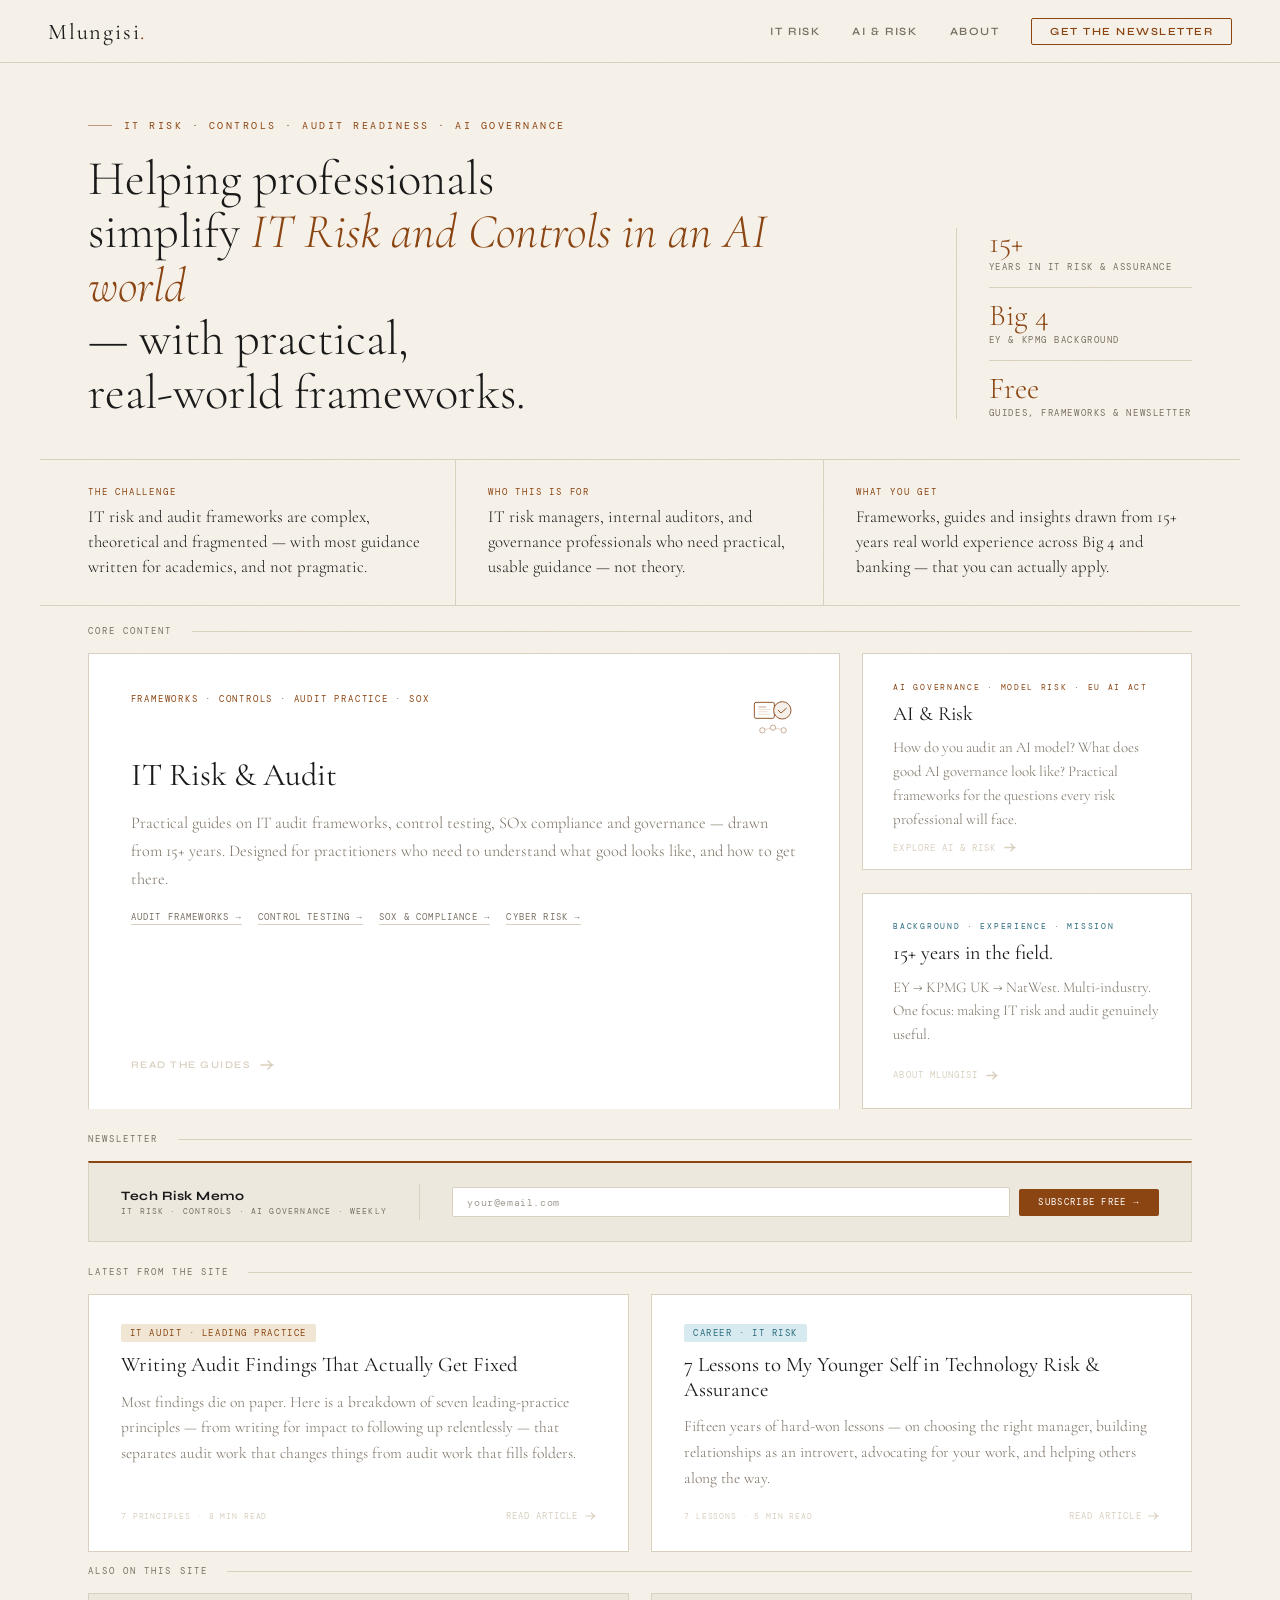
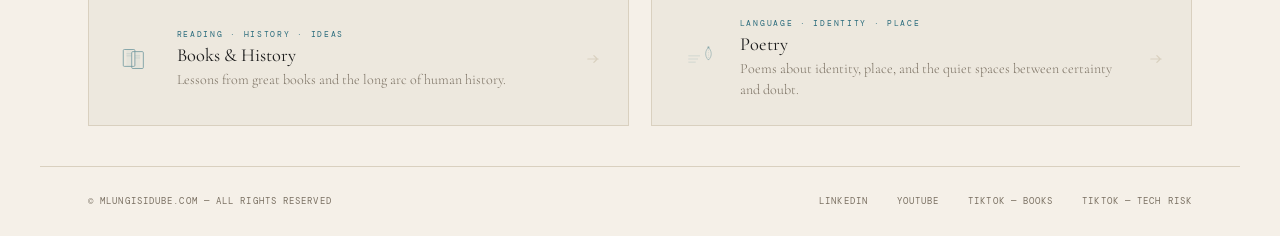
==== index.html @ 3a57e4bf "Update index.html" ====
<!DOCTYPE html>
<html lang="en">
<head>
<meta charset="UTF-8">
<meta name="viewport" content="width=device-width, initial-scale=1.0">
<title>Mlungisi Dube &mdash; IT Risk, Controls &amp; AI</title>
<meta name="description" content="Helping professionals simplify IT Risk and Controls in a AI world with practical, real-world frameworks. 15+ years experience across Banking, Big 4, and global organisations.">
<link rel="preconnect" href="https://fonts.googleapis.com">
<link href="https://fonts.googleapis.com/css2?family=Cormorant+Garamond:ital,wght@0,300;0,400;0,600;1,300;1,400&family=DM+Mono:wght@300;400&family=Syne:wght@400;600;700;800&display=swap" rel="stylesheet">
<style>
  :root {
    --bg:#f5f0e8; --bg2:#ede8de; --surface:#ffffff; --border:#d9d0bf;
    --text:#1a1a1a; --muted:#7a7062; --accent:#8b4513; --accent2:#2a6b7c;
    --light-acc:#f0e6d3; --light-acc2:#d6eaef;
  }
  *,*::before,*::after{box-sizing:border-box;margin:0;padding:0}
  html{scroll-behavior:smooth}
  body{background:var(--bg);color:var(--text);font-family:'Syne',sans-serif;min-height:100vh;overflow-x:hidden}
  body::before{content:'';position:fixed;inset:0;background-image:url("data:image/svg+xml,%3Csvg viewBox='0 0 256 256' xmlns='http://www.w3.org/2000/svg'%3E%3Cfilter id='noise'%3E%3CfeTurbulence type='fractalNoise' baseFrequency='0.9' numOctaves='4' stitchTiles='stitch'/%3E%3C/filter%3E%3Crect width='100%25' height='100%25' filter='url(%23noise)' opacity='0.04'/%3E%3C/svg%3E");pointer-events:none;z-index:1000;opacity:0.18}

  /* HEADER */
  header{display:flex;justify-content:space-between;align-items:center;padding:1.1rem 3rem;border-bottom:1px solid var(--border);position:sticky;top:0;background:rgba(245,240,232,0.93);backdrop-filter:blur(14px);z-index:100;animation:fadeDown 0.5s ease both}
  .logo{font-family:'Cormorant Garamond',serif;font-size:1.4rem;font-weight:400;letter-spacing:.08em;color:var(--text);text-decoration:none}
  .logo span{color:var(--accent)}
  nav{display:flex;gap:2rem;align-items:center}
  nav a{color:var(--muted);text-decoration:none;font-size:.7rem;letter-spacing:.14em;text-transform:uppercase;font-weight:600;transition:color .2s}
  nav a:hover{color:var(--text)}
  nav .cta{color:var(--accent);border:1.5px solid var(--accent);padding:.38rem 1.1rem;border-radius:2px;font-size:.68rem;transition:all .2s}
  nav .cta:hover{background:var(--accent);color:#fff}

  /* HERO */
  .hero{max-width:1200px;margin:0 auto;padding:3.5rem 3rem 2.5rem;border-bottom:1px solid var(--border);animation:fadeUp .6s .1s ease both}
  .hero-eyebrow{font-family:'DM Mono',monospace;font-size:.6rem;letter-spacing:.26em;text-transform:uppercase;color:var(--accent);display:flex;align-items:center;gap:.75rem;margin-bottom:1.2rem}
  .hero-eyebrow::before{content:'';height:1px;width:24px;background:var(--accent);opacity:.5;flex-shrink:0}
  .hero-body{display:flex;align-items:flex-end;justify-content:space-between;gap:3rem}
  .hero h1{font-family:'Cormorant Garamond',serif;font-size:clamp(2rem,3.8vw,3.4rem);font-weight:300;line-height:1.1;color:var(--text);max-width:700px}
  .hero h1 em{font-style:italic;color:var(--accent)}
  .hero-right{flex-shrink:0;display:flex;flex-direction:column;gap:.85rem;max-width:280px;border-left:1px solid var(--border);padding-left:2rem}
  .hero-stat{display:flex;flex-direction:column;gap:.15rem}
  .hero-stat-num{font-family:'Cormorant Garamond',serif;font-size:1.9rem;font-weight:300;color:var(--accent);line-height:1}
  .hero-stat-label{font-family:'DM Mono',monospace;font-size:.54rem;letter-spacing:.18em;text-transform:uppercase;color:var(--muted)}
  .hero-stat-div{height:1px;background:var(--border)}


  /* VALUE STRIP */
  .value-strip{max-width:1200px;margin:0 auto;padding:0 3rem;display:grid;grid-template-columns:repeat(3,1fr);border-bottom:1px solid var(--border);animation:fadeUp .6s .22s ease both}
  .value-item{padding:1.6rem 2rem 1.6rem 0;display:flex;flex-direction:column;gap:.4rem;border-right:1px solid var(--border)}
  .value-item:last-child{border-right:none;padding-right:0}
  .value-item:not(:first-child){padding-left:2rem}
  .value-label{font-family:'DM Mono',monospace;font-size:.56rem;letter-spacing:.2em;text-transform:uppercase;color:var(--accent)}
  .value-text{font-family:'Cormorant Garamond',serif;font-size:1.05rem;font-weight:300;color:var(--text);line-height:1.5}

  /* DIVIDERS */
  .divider-row{display:flex;align-items:center;gap:1.2rem;padding:1.2rem 3rem 1rem;max-width:1200px;margin:0 auto}
  .divider-row span{font-family:'DM Mono',monospace;font-size:.58rem;letter-spacing:.22em;text-transform:uppercase;color:var(--muted);white-space:nowrap}
  .divider-row::after{content:'';flex:1;height:1px;background:var(--border)}

  /* PRIMARY SECTION */
  .primary-section{max-width:1200px;margin:0 auto;padding:0 3rem 0;display:grid;grid-template-columns:1fr 330px;gap:1.4rem;animation:fadeUp .6s .28s ease both}

  .feature-tile{background:var(--surface);border:1px solid var(--border);border-bottom:none;padding:2.4rem 2.6rem;text-decoration:none;display:flex;flex-direction:column;gap:1.1rem;position:relative;overflow:hidden;transition:background .3s}
  .feature-tile::after{content:'';position:absolute;bottom:0;left:0;right:0;height:3px;background:var(--accent);transform:scaleX(0);transform-origin:left;transition:transform .35s ease}
  .feature-tile:hover::after{transform:scaleX(1)}
  .feature-tile:hover{background:var(--bg)}
  .feature-tile::before{content:'';position:absolute;inset:0;opacity:0;transition:opacity .4s;background:radial-gradient(ellipse at top left,rgba(139,69,19,0.05) 0%,transparent 65%);pointer-events:none}
  .feature-tile:hover::before{opacity:1}

  .tile-top{display:flex;align-items:flex-start;justify-content:space-between;gap:1rem}
  .tile-category{font-family:'DM Mono',monospace;font-size:.56rem;letter-spacing:.2em;text-transform:uppercase;color:var(--accent)}
  .tile-icon{width:48px;height:48px;flex-shrink:0;opacity:.9}
  .tile-title{font-family:'Cormorant Garamond',serif;font-size:2rem;font-weight:400;line-height:1.08;color:var(--text)}
  .tile-desc{font-family:'Cormorant Garamond',serif;font-size:1.02rem;font-weight:300;line-height:1.7;color:var(--muted)}
  .tile-sublinks{display:flex;gap:1rem;flex-wrap:wrap}
  .tile-sublink{font-family:'DM Mono',monospace;font-size:.56rem;letter-spacing:.13em;text-transform:uppercase;color:var(--muted);border-bottom:1px solid var(--border);padding-bottom:1px;transition:color .2s,border-color .2s;text-decoration:none}
  .feature-tile:hover .tile-sublink{color:var(--accent);border-color:var(--accent)}
  .tile-arrow{margin-top:auto;padding-top:.6rem;display:flex;align-items:center;gap:.6rem;font-size:.63rem;letter-spacing:.15em;text-transform:uppercase;color:var(--border);font-weight:600;transition:color .2s,gap .2s}
  .feature-tile:hover .tile-arrow{color:var(--accent);gap:1rem}

  .mini-tiles{display:flex;flex-direction:column;gap:1.4rem}
  .mini-tile{background:var(--surface);border:1px solid var(--border);padding:1.7rem 1.9rem;text-decoration:none;display:flex;flex-direction:column;gap:.65rem;position:relative;overflow:hidden;transition:background .3s;flex:1}
  .mini-tile::after{content:'';position:absolute;bottom:0;left:0;right:0;height:2px;background:var(--accent);transform:scaleX(0);transform-origin:left;transition:transform .3s}
  .mini-tile.teal::after{background:var(--accent2)}
  .mini-tile:hover::after{transform:scaleX(1)}
  .mini-tile:hover{background:var(--bg)}
  .mini-cat{font-family:'DM Mono',monospace;font-size:.53rem;letter-spacing:.2em;text-transform:uppercase;color:var(--accent)}
  .mini-tile.teal .mini-cat{color:var(--accent2)}
  .mini-tile h3{font-family:'Cormorant Garamond',serif;font-size:1.25rem;font-weight:400;line-height:1.15;color:var(--text)}
  .mini-tile p{font-family:'Cormorant Garamond',serif;font-size:.93rem;font-weight:300;line-height:1.6;color:var(--muted)}
  .mini-arrow{margin-top:auto;font-family:'DM Mono',monospace;font-size:.55rem;letter-spacing:.12em;text-transform:uppercase;color:var(--border);display:flex;align-items:center;gap:.5rem;transition:color .2s,gap .2s}
  .mini-tile:hover .mini-arrow{color:var(--accent);gap:.9rem}
  .mini-tile.teal:hover .mini-arrow{color:var(--accent2)}

  /* NEWSLETTER */
  .nl-strip{max-width:1200px;margin:0 auto;padding:0 3rem 0;animation:fadeUp .6s .34s ease both}
  .nl-card{background:var(--bg2);border:1px solid var(--border);border-top:2px solid var(--accent);padding:1.3rem 2rem;display:flex;align-items:center;gap:2rem;flex-wrap:wrap}
  .nl-title{font-family:'Syne',sans-serif;font-size:.8rem;font-weight:700;letter-spacing:.04em;color:var(--text);margin-bottom:.15rem}
  .nl-sub{font-family:'DM Mono',monospace;font-size:.53rem;letter-spacing:.14em;text-transform:uppercase;color:var(--muted)}
  .nl-div{width:1px;height:36px;background:var(--border);flex-shrink:0}
  .nl-form{display:flex;align-items:center;gap:.6rem;flex:1;min-width:200px}
  .nl-input{font-family:'DM Mono',monospace;font-size:.62rem;letter-spacing:.06em;color:var(--text);background:var(--surface);border:1px solid var(--border);padding:.48rem .9rem;border-radius:2px;outline:none;flex:1;min-width:0;transition:border-color .2s}
  .nl-input::placeholder{color:var(--muted);opacity:.7}
  .nl-input:focus{border-color:var(--accent)}
  .nl-btn{font-family:'DM Mono',monospace;font-size:.58rem;letter-spacing:.14em;text-transform:uppercase;color:#fff;background:var(--accent);border:none;padding:.48rem 1.2rem;border-radius:2px;cursor:pointer;white-space:nowrap;flex-shrink:0;transition:opacity .2s}
  .nl-btn:hover{opacity:.85}
  .nl-msg{font-family:'DM Mono',monospace;font-size:.57rem;color:var(--accent);display:none}
  .nl-msg.visible{display:inline}

  /* LATEST ARTICLES TEASERS */
  .teasers{max-width:1200px;margin:0 auto;padding:0 3rem 0;display:grid;grid-template-columns:repeat(2,1fr);gap:1.4rem;animation:fadeUp .6s .38s ease both}
  .teaser{background:var(--surface);border:1px solid var(--border);padding:1.8rem 2rem;text-decoration:none;display:flex;flex-direction:column;gap:.7rem;position:relative;overflow:hidden;transition:background .3s}
  .teaser::after{content:'';position:absolute;bottom:0;left:0;right:0;height:2px;background:var(--accent);transform:scaleX(0);transform-origin:left;transition:transform .3s}
  .teaser.teal::after{background:var(--accent2)}
  .teaser:hover::after{transform:scaleX(1)}
  .teaser:hover{background:var(--bg)}
  .teaser-tag{font-family:'DM Mono',monospace;font-size:.54rem;letter-spacing:.18em;text-transform:uppercase;color:var(--accent);background:var(--light-acc);display:inline-block;padding:.2rem .55rem;border-radius:2px;align-self:flex-start}
  .teaser.teal .teaser-tag{color:var(--accent2);background:var(--light-acc2)}
  .teaser h3{font-family:'Cormorant Garamond',serif;font-size:1.3rem;font-weight:400;line-height:1.2;color:var(--text)}
  .teaser p{font-family:'Cormorant Garamond',serif;font-size:.97rem;font-weight:300;line-height:1.65;color:var(--muted)}
  .teaser-footer{display:flex;align-items:center;justify-content:space-between;margin-top:auto;padding-top:.5rem}
  .teaser-meta{font-family:'DM Mono',monospace;font-size:.53rem;letter-spacing:.1em;text-transform:uppercase;color:var(--border)}
  .teaser-read{font-family:'DM Mono',monospace;font-size:.55rem;letter-spacing:.12em;text-transform:uppercase;color:var(--border);display:flex;align-items:center;gap:.4rem;transition:color .2s,gap .2s}
  .teaser:hover .teaser-read{color:var(--accent);gap:.7rem}
  .teaser.teal:hover .teaser-read{color:var(--accent2)}

  /* SECONDARY */
  .sec-divider{display:flex;align-items:center;gap:1.2rem;padding:.8rem 3rem 1rem;max-width:1200px;margin:0 auto}
  .sec-divider span{font-family:'DM Mono',monospace;font-size:.58rem;letter-spacing:.22em;text-transform:uppercase;color:var(--muted);white-space:nowrap}
  .sec-divider::after{content:'';flex:1;height:1px;background:var(--border)}
  .secondary-section{max-width:1200px;margin:0 auto;padding:0 3rem 2.5rem;display:grid;grid-template-columns:1fr 1fr;gap:1.4rem;animation:fadeUp .6s .42s ease both}
  .sec-tile{background:var(--bg2);border:1px solid var(--border);padding:1.5rem 1.8rem;text-decoration:none;display:flex;align-items:center;gap:1.3rem;transition:background .25s;position:relative;overflow:hidden}
  .sec-tile::after{content:'';position:absolute;bottom:0;left:0;right:0;height:2px;background:var(--accent2);transform:scaleX(0);transform-origin:left;transition:transform .3s}
  .sec-tile:hover::after{transform:scaleX(1)}
  .sec-tile:hover{background:var(--bg)}
  .sec-icon{width:38px;height:38px;flex-shrink:0;opacity:.65}
  .sec-label{font-family:'DM Mono',monospace;font-size:.53rem;letter-spacing:.2em;text-transform:uppercase;color:var(--accent2);margin-bottom:.25rem}
  .sec-title{font-family:'Cormorant Garamond',serif;font-size:1.15rem;font-weight:400;color:var(--text);line-height:1.2;margin-bottom:.2rem}
  .sec-desc{font-family:'Cormorant Garamond',serif;font-size:.88rem;font-weight:300;color:var(--muted);line-height:1.5}
  .sec-arrow{margin-left:auto;flex-shrink:0;color:var(--border);transition:color .2s,transform .2s}
  .sec-tile:hover .sec-arrow{color:var(--accent2);transform:translateX(4px)}

  /* FOOTER */
  footer{border-top:1px solid var(--border);padding:1.8rem 3rem;display:flex;justify-content:space-between;align-items:center;max-width:1200px;margin:0 auto}
  footer p,footer a{font-family:'DM Mono',monospace;font-size:.57rem;letter-spacing:.12em;text-transform:uppercase;color:var(--muted);text-decoration:none;transition:color .2s}
  footer div{display:flex;gap:1.8rem;flex-wrap:wrap}
  footer a:hover{color:var(--accent)}

  @keyframes fadeDown{from{opacity:0;transform:translateY(-10px)}to{opacity:1;transform:translateY(0)}}
  @keyframes fadeUp{from{opacity:0;transform:translateY(14px)}to{opacity:1;transform:translateY(0)}}

  @media(max-width:960px){
    header{padding:1rem 1.5rem}
    nav{gap:1.2rem}
    .hero,.cred-strip,.value-strip,.divider-row,.primary-section,.nl-strip,.teasers,.sec-divider,.secondary-section{padding-left:1.5rem;padding-right:1.5rem}
    .hero{padding-top:2.5rem;padding-bottom:2rem}
    .hero-body{flex-direction:column;align-items:flex-start;gap:1.5rem}
    .hero-right{border-left:none;border-top:1px solid var(--border);padding-left:0;padding-top:1.2rem;max-width:100%;flex-direction:row;gap:2rem;flex-wrap:wrap}
    .primary-section{grid-template-columns:1fr}
    .value-strip{grid-template-columns:1fr}
    .value-item{border-right:none;border-bottom:1px solid var(--border);padding-left:0}
    .value-item:last-child{border-bottom:none}
    .teasers{grid-template-columns:1fr}
    .secondary-section{grid-template-columns:1fr}
    footer{padding:1.5rem;flex-direction:column;gap:1rem;text-align:center}
    footer div{justify-content:center}
  }
</style>
</head>
<body>

<header>
  <a href="index.html" class="logo">Mlungisi<span>.</span></a>
  <nav>
    <a href="it-risk-audit.html">IT Risk</a>
    <a href="ai-risk.html">AI &amp; Risk</a>
    <a href="about.html">About</a>
    <a href="#newsletter" class="cta">Get the Newsletter</a>
  </nav>
</header>

<!-- HERO -->
<section class="hero">
  <div class="hero-eyebrow">IT Risk &#xB7; Controls &#xB7; Audit Readiness &#xB7; AI Governance</div>
  <div class="hero-body">
    <h1>Helping professionals<br>simplify <em>IT Risk and Controls in an AI world <br></em> &mdash; with practical,<br>real-world frameworks.</h1>
    <div class="hero-right">
      <div class="hero-stat">
        <span class="hero-stat-num">15+</span>
        <span class="hero-stat-label">Years in IT Risk &amp; Assurance</span>
      </div>
      <div class="hero-stat-div"></div>
      <div class="hero-stat">
        <span class="hero-stat-num">Big 4</span>
        <span class="hero-stat-label">EY &amp; KPMG background</span>
      </div>
      <div class="hero-stat-div"></div>
      <div class="hero-stat">
        <span class="hero-stat-num">Free</span>
        <span class="hero-stat-label">Guides, frameworks &amp; newsletter</span>
      </div>
    </div>
  </div>
</section>

<!-- VALUE STRIP -->
<div class="value-strip">
  <div class="value-item">
    <span class="value-label">The Challenge</span>
    <span class="value-text">IT risk and audit frameworks are complex, theoretical and fragmented &mdash; with most guidance written for academics, and not pragmatic.</span>
  </div>
  <div class="value-item">
    <span class="value-label">Who This Is For</span>
    <span class="value-text">IT risk managers, internal auditors, and governance professionals who need practical, usable guidance &mdash; not theory.</span>
  </div>
  <div class="value-item">
    <span class="value-label">What You Get</span>
    <span class="value-text">Frameworks, guides and insights drawn from 15+ years real world experience across Big 4 and banking &mdash; that you can actually apply.</span>
  </div>
</div>

<!-- PRIMARY SECTION -->
<div class="divider-row"><span>Core Content</span></div>

<div class="primary-section">

  <a href="it-risk-audit.html" class="feature-tile">
    <div class="tile-top">
      <div class="tile-category">Frameworks &#xB7; Controls &#xB7; Audit Practice &#xB7; SOx</div>
      <svg class="tile-icon" viewBox="0 0 72 72" fill="none" xmlns="http://www.w3.org/2000/svg">
        <rect x="8" y="14" width="30" height="24" rx="2.5" stroke="#8b4513" stroke-width="1.5" fill="none"/>
        <rect x="14" y="20" width="12" height="2" rx="1" fill="#8b4513" opacity="0.35"/>
        <rect x="14" y="24" width="18" height="1.5" rx="0.75" fill="#8b4513" opacity="0.2"/>
        <rect x="14" y="27.5" width="15" height="1.5" rx="0.75" fill="#8b4513" opacity="0.2"/>
        <rect x="14" y="31" width="18" height="1.5" rx="0.75" fill="#8b4513" opacity="0.2"/>
        <circle cx="50" cy="26" r="13" fill="#f5f0e8" stroke="#8b4513" stroke-width="1.5"/>
        <path d="M44 26l4 4 8-7" stroke="#8b4513" stroke-width="1.5" stroke-linecap="round" stroke-linejoin="round"/>
        <circle cx="20" cy="56" r="4" stroke="#8b4513" stroke-width="1.2" fill="none" opacity="0.6"/>
        <circle cx="36" cy="52" r="4" stroke="#8b4513" stroke-width="1.2" fill="none" opacity="0.6"/>
        <circle cx="52" cy="56" r="4" stroke="#8b4513" stroke-width="1.2" fill="none" opacity="0.6"/>
        <line x1="24" y1="54.5" x2="32" y2="53" stroke="#8b4513" stroke-width="1" opacity="0.4"/>
        <line x1="40" y1="53" x2="48" y2="54.5" stroke="#8b4513" stroke-width="1" opacity="0.4"/>
      </svg>
    </div>
    <h2 class="tile-title">IT Risk &amp; Audit</h2>
    <p class="tile-desc">Practical guides on IT audit frameworks, control testing, SOx compliance and governance &mdash; drawn from 15+ years. Designed for practitioners who need to understand what good looks like, and how to get there.</p>
    <div class="tile-sublinks">
      <span class="tile-sublink">Audit Frameworks &#x2192;</span>
      <span class="tile-sublink">Control Testing &#x2192;</span>
      <span class="tile-sublink">SOx &amp; Compliance &#x2192;</span>
      <span class="tile-sublink">Cyber Risk &#x2192;</span>
    </div>
    <div class="tile-arrow">
      Read the guides
      <svg width="14" height="10" viewBox="0 0 14 10" fill="none"><path d="M1 5h12M8 1l4 4-4 4" stroke="currentColor" stroke-width="1.5" stroke-linecap="round" stroke-linejoin="round"/></svg>
    </div>
  </a>

  <div class="mini-tiles">
    <a href="ai-risk.html" class="mini-tile">
      <div class="mini-cat">AI Governance &#xB7; Model Risk &#xB7; EU AI Act</div>
      <h3>AI &amp; Risk</h3>
      <p>How do you audit an AI model? What does good AI governance look like? Practical frameworks for the questions every risk professional will face.</p>
      <div class="mini-arrow">
        Explore AI &amp; Risk
        <svg width="12" height="9" viewBox="0 0 14 10" fill="none"><path d="M1 5h12M8 1l4 4-4 4" stroke="currentColor" stroke-width="1.5" stroke-linecap="round" stroke-linejoin="round"/></svg>
      </div>
    </a>
    <a href="about.html" class="mini-tile teal">
      <div class="mini-cat">Background &#xB7; Experience &#xB7; Mission</div>
      <h3>15+ years in the field.</h3>
      <p>EY &#x2192; KPMG UK &#x2192; NatWest. Multi-industry. One focus: making IT risk and audit genuinely useful.</p>
      <div class="mini-arrow">
        About Mlungisi
        <svg width="12" height="9" viewBox="0 0 14 10" fill="none"><path d="M1 5h12M8 1l4 4-4 4" stroke="currentColor" stroke-width="1.5" stroke-linecap="round" stroke-linejoin="round"/></svg>
      </div>
    </a>
  </div>

</div>

<!-- NEWSLETTER -->
<div class="divider-row" style="padding-top:1.5rem" id="newsletter"><span>Newsletter</span></div>
<div class="nl-strip">
  <div class="nl-card">
    <div>
      <div class="nl-title">Tech Risk Memo</div>
      <div class="nl-sub">IT Risk &#xB7; Controls &#xB7; AI Governance &#xB7; Weekly</div>
    </div>
    <div class="nl-div"></div>
    <div class="nl-form">
      <input type="email" class="nl-input" id="beehiiv-email" placeholder="your@email.com" autocomplete="email">
      <button class="nl-btn" onclick="subscribeBeehiiv()">Subscribe Free &#x2192;</button>
      <span class="nl-msg" id="beehiiv-msg">&#10003; Check your inbox</span>
    </div>
  </div>
</div>

<!-- LATEST ARTICLES -->
<div class="divider-row" style="padding-top:1.5rem"><span>Latest from the site</span></div>

<div class="teasers">
  <a href="audit-findings.html" class="teaser">
    <span class="teaser-tag">IT Audit &#xB7; Leading Practice</span>
    <h3>Writing Audit Findings That Actually Get Fixed</h3>
    <p>Most findings die on paper. Here is a breakdown of seven leading-practice principles &mdash; from writing for impact to following up relentlessly &mdash; that separates audit work that changes things from audit work that fills folders.</p>
    <div class="teaser-footer">
      <span class="teaser-meta">7 Principles &#xB7; 8 min read</span>
      <span class="teaser-read">Read article <svg width="11" height="8" viewBox="0 0 14 10" fill="none"><path d="M1 5h12M8 1l4 4-4 4" stroke="currentColor" stroke-width="1.4" stroke-linecap="round" stroke-linejoin="round"/></svg></span>
    </div>
  </a>
  <a href="7-lessons.html" class="teaser teal">
    <span class="teaser-tag">Career &#xB7; IT Risk</span>
    <h3>7 Lessons to My Younger Self in Technology Risk &amp; Assurance</h3>
    <p>Fifteen years of hard-won lessons &mdash; on choosing the right manager, building relationships as an introvert, advocating for your work, and helping others along the way.</p>
    <div class="teaser-footer">
      <span class="teaser-meta">7 Lessons &#xB7; 5 min read</span>
      <span class="teaser-read">Read article <svg width="11" height="8" viewBox="0 0 14 10" fill="none"><path d="M1 5h12M8 1l4 4-4 4" stroke="currentColor" stroke-width="1.4" stroke-linecap="round" stroke-linejoin="round"/></svg></span>
    </div>
  </a>
</div>

<!-- SECONDARY -->
<div class="sec-divider"><span>Also on this site</span></div>
<div class="secondary-section">
  <a href="books-history.html" class="sec-tile">
    <svg class="sec-icon" viewBox="0 0 72 72" fill="none">
      <rect x="10" y="18" width="22" height="32" rx="2" stroke="#2a6b7c" stroke-width="1.5" fill="none"/>
      <rect x="16" y="18" width="10" height="32" rx="1" fill="#2a6b7c" opacity="0.07"/>
      <line x1="16" y1="26" x2="26" y2="26" stroke="#2a6b7c" stroke-width="1" opacity="0.4"/>
      <line x1="16" y1="30" x2="26" y2="30" stroke="#2a6b7c" stroke-width="1" opacity="0.4"/>
      <rect x="26" y="22" width="22" height="32" rx="2" stroke="#2a6b7c" stroke-width="1.5" fill="none"/>
      <rect x="32" y="22" width="10" height="32" rx="1" fill="#2a6b7c" opacity="0.07"/>
      <line x1="32" y1="30" x2="42" y2="30" stroke="#2a6b7c" stroke-width="1" opacity="0.4"/>
      <line x1="32" y1="34" x2="42" y2="34" stroke="#2a6b7c" stroke-width="1" opacity="0.4"/>
    </svg>
    <div>
      <div class="sec-label">Reading &#xB7; History &#xB7; Ideas</div>
      <div class="sec-title">Books &amp; History</div>
      <div class="sec-desc">Lessons from great books and the long arc of human history.</div>
    </div>
    <svg class="sec-arrow" width="12" height="10" viewBox="0 0 14 10" fill="none"><path d="M1 5h12M8 1l4 4-4 4" stroke="currentColor" stroke-width="1.4" stroke-linecap="round" stroke-linejoin="round"/></svg>
  </a>
  <a href="poetry.html" class="sec-tile">
    <svg class="sec-icon" viewBox="0 0 72 72" fill="none">
      <path d="M52 14 C46 20,44 30,52 38 C60 30,58 20,52 14Z" stroke="#2a6b7c" stroke-width="1.3" fill="none" opacity="0.7"/>
      <line x1="52" y1="14" x2="52" y2="38" stroke="#2a6b7c" stroke-width="0.9" opacity="0.4" stroke-dasharray="2 2.5"/>
      <circle cx="52" cy="14" r="2" fill="#2a6b7c" opacity="0.6"/>
      <line x1="14" y1="30" x2="36" y2="30" stroke="#2a6b7c" stroke-width="1" opacity="0.4"/>
      <line x1="14" y1="36" x2="32" y2="36" stroke="#2a6b7c" stroke-width="1" opacity="0.4"/>
      <line x1="14" y1="42" x2="28" y2="42" stroke="#2a6b7c" stroke-width="1" opacity="0.4"/>
    </svg>
    <div>
      <div class="sec-label">Language &#xB7; Identity &#xB7; Place</div>
      <div class="sec-title">Poetry</div>
      <div class="sec-desc">Poems about identity, place, and the quiet spaces between certainty and doubt.</div>
    </div>
    <svg class="sec-arrow" width="12" height="10" viewBox="0 0 14 10" fill="none"><path d="M1 5h12M8 1l4 4-4 4" stroke="currentColor" stroke-width="1.4" stroke-linecap="round" stroke-linejoin="round"/></svg>
  </a>
</div>

<footer>
  <p>&copy; Mlungisidube.com &mdash; All rights reserved</p>
  <div>
    <a href="https://www.linkedin.com/in/mlungisi-dube-11313a27/">LinkedIn</a>
    <a href="https://www.youtube.com/channel/UCtWi6vhFlPxaXe0EtfCEI8A">YouTube</a>
    <a href="https://www.tiktok.com/@mlu_loves_books_and_history">TikTok &mdash; Books</a>
    <a href="https://www.tiktok.com/@tech.risk.with.mlu">TikTok &mdash; Tech Risk</a>
  </div>
</footer>

<script>
async function subscribeBeehiiv(){
  const input=document.getElementById('beehiiv-email');
  const msg=document.getElementById('beehiiv-msg');
  const email=input.value.trim();
  if(!email||!email.includes('@')){input.focus();return;}
  const PUB='pub_3e018ace-5f3f-4d24-87c7-9b6fdf6f2a5e';
  try{await fetch('https://api.beehiiv.com/v2/publications/'+PUB+'/subscriptions',{method:'POST',headers:{'Content-Type':'application/json'},body:JSON.stringify({email,reactivate_existing:true,send_welcome_email:true})});}catch(e){}
  input.style.display='none';
  document.querySelector('[onclick="subscribeBeehiiv()"]').style.display='none';
  msg.classList.add('visible');
}
</script>
</body>
</html>
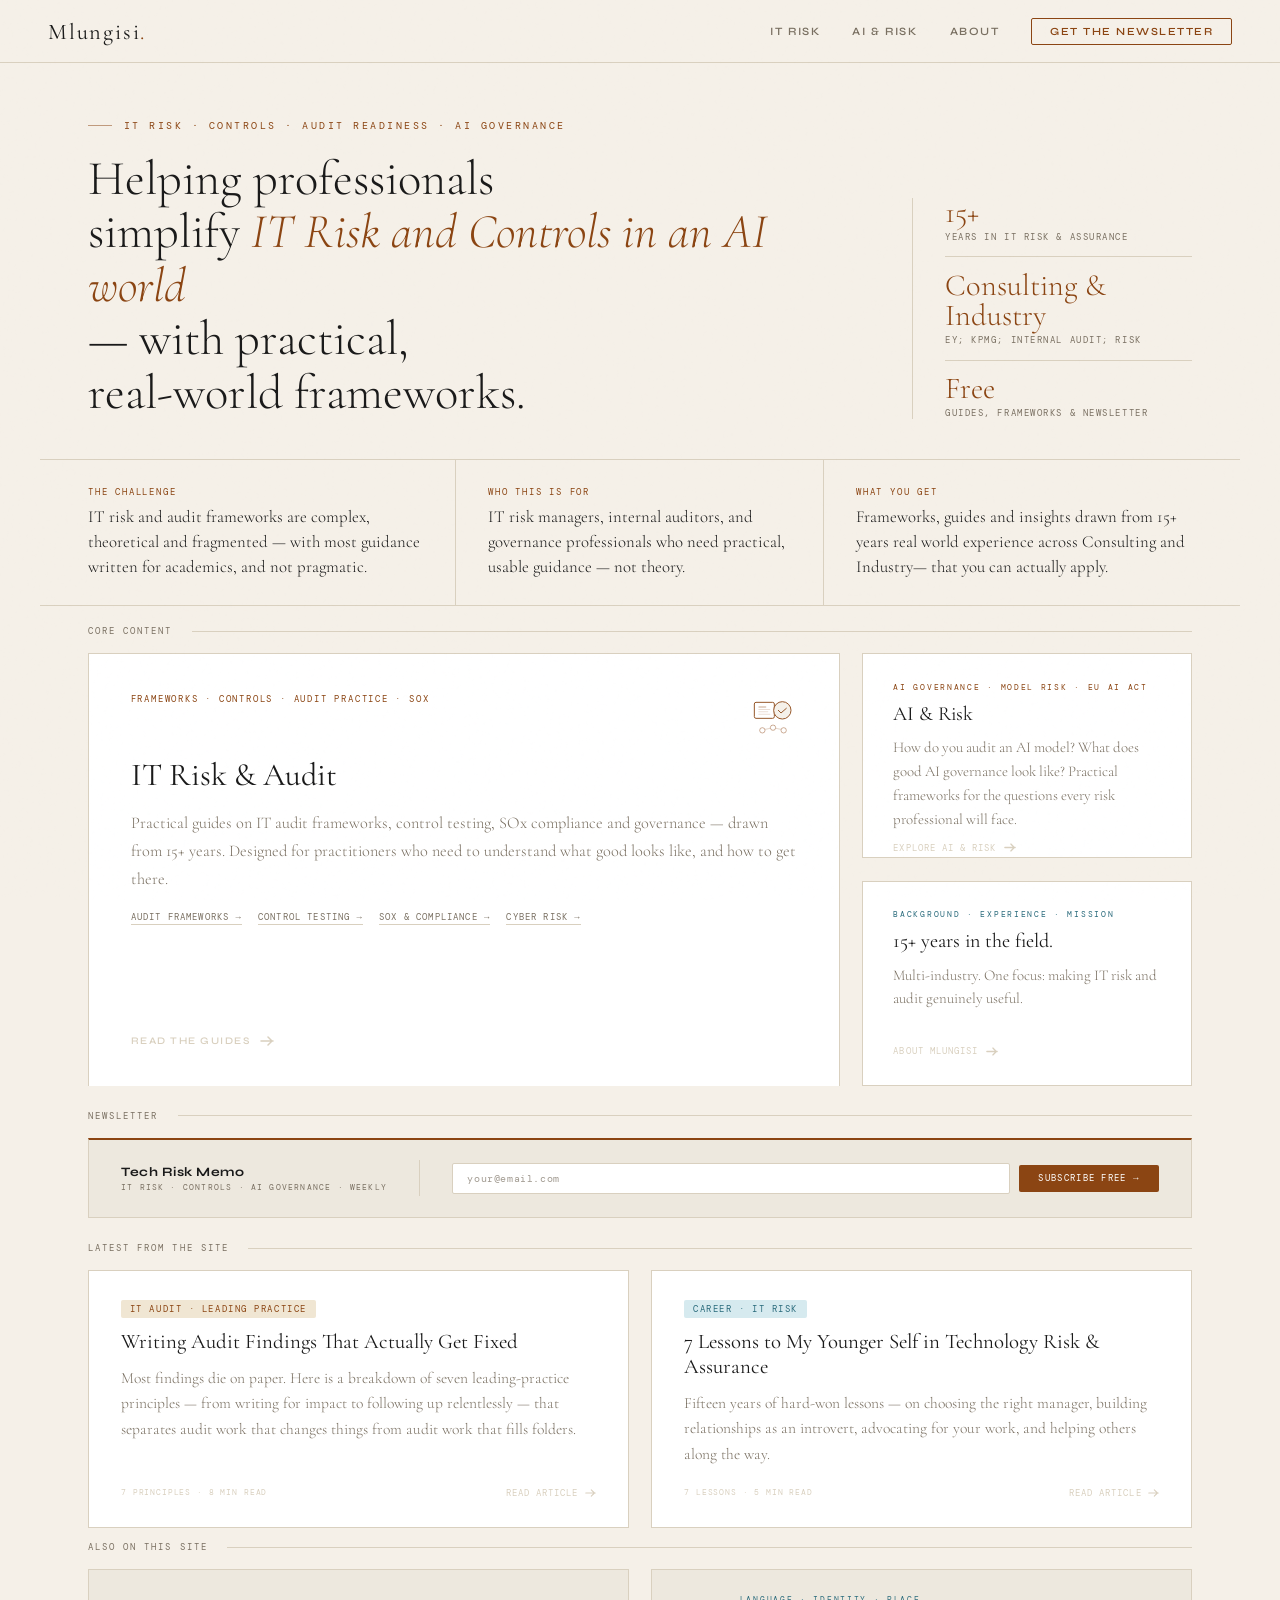
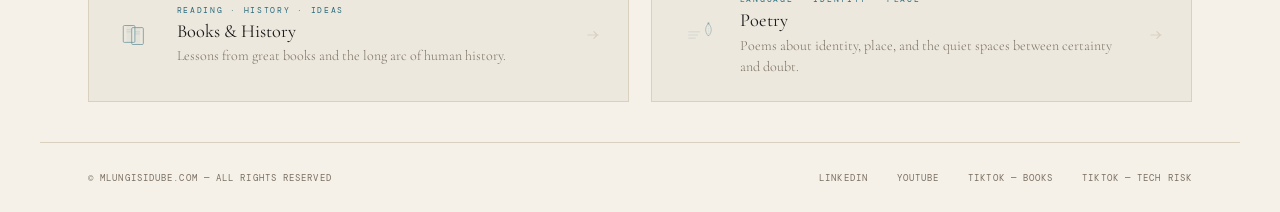
==== commit ce2a702f: "Update index.html" ====
--- a/index.html
+++ b/index.html
@@ -190,8 +190,8 @@
       </div>
       <div class="hero-stat-div"></div>
       <div class="hero-stat">
-        <span class="hero-stat-num">Big 4</span>
-        <span class="hero-stat-label">EY &amp; KPMG background</span>
+        <span class="hero-stat-num">Consulting  &amp; Industry </span>
+        <span class="hero-stat-label">EY; KPMG; Internal Audit; Risk </span>
       </div>
       <div class="hero-stat-div"></div>
       <div class="hero-stat">
@@ -214,7 +214,7 @@
   </div>
   <div class="value-item">
     <span class="value-label">What You Get</span>
-    <span class="value-text">Frameworks, guides and insights drawn from 15+ years real world experience across Big 4 and banking &mdash; that you can actually apply.</span>
+    <span class="value-text">Frameworks, guides and insights drawn from 15+ years real world experience across Consulting and Industry&mdash; that you can actually apply.</span>
   </div>
 </div>
 
@@ -268,7 +268,7 @@
     <a href="about.html" class="mini-tile teal">
       <div class="mini-cat">Background &#xB7; Experience &#xB7; Mission</div>
       <h3>15+ years in the field.</h3>
-      <p>EY &#x2192; KPMG UK &#x2192; NatWest. Multi-industry. One focus: making IT risk and audit genuinely useful.</p>
+      <p>Multi-industry. One focus: making IT risk and audit genuinely useful.</p>
       <div class="mini-arrow">
         About Mlungisi
         <svg width="12" height="9" viewBox="0 0 14 10" fill="none"><path d="M1 5h12M8 1l4 4-4 4" stroke="currentColor" stroke-width="1.5" stroke-linecap="round" stroke-linejoin="round"/></svg>
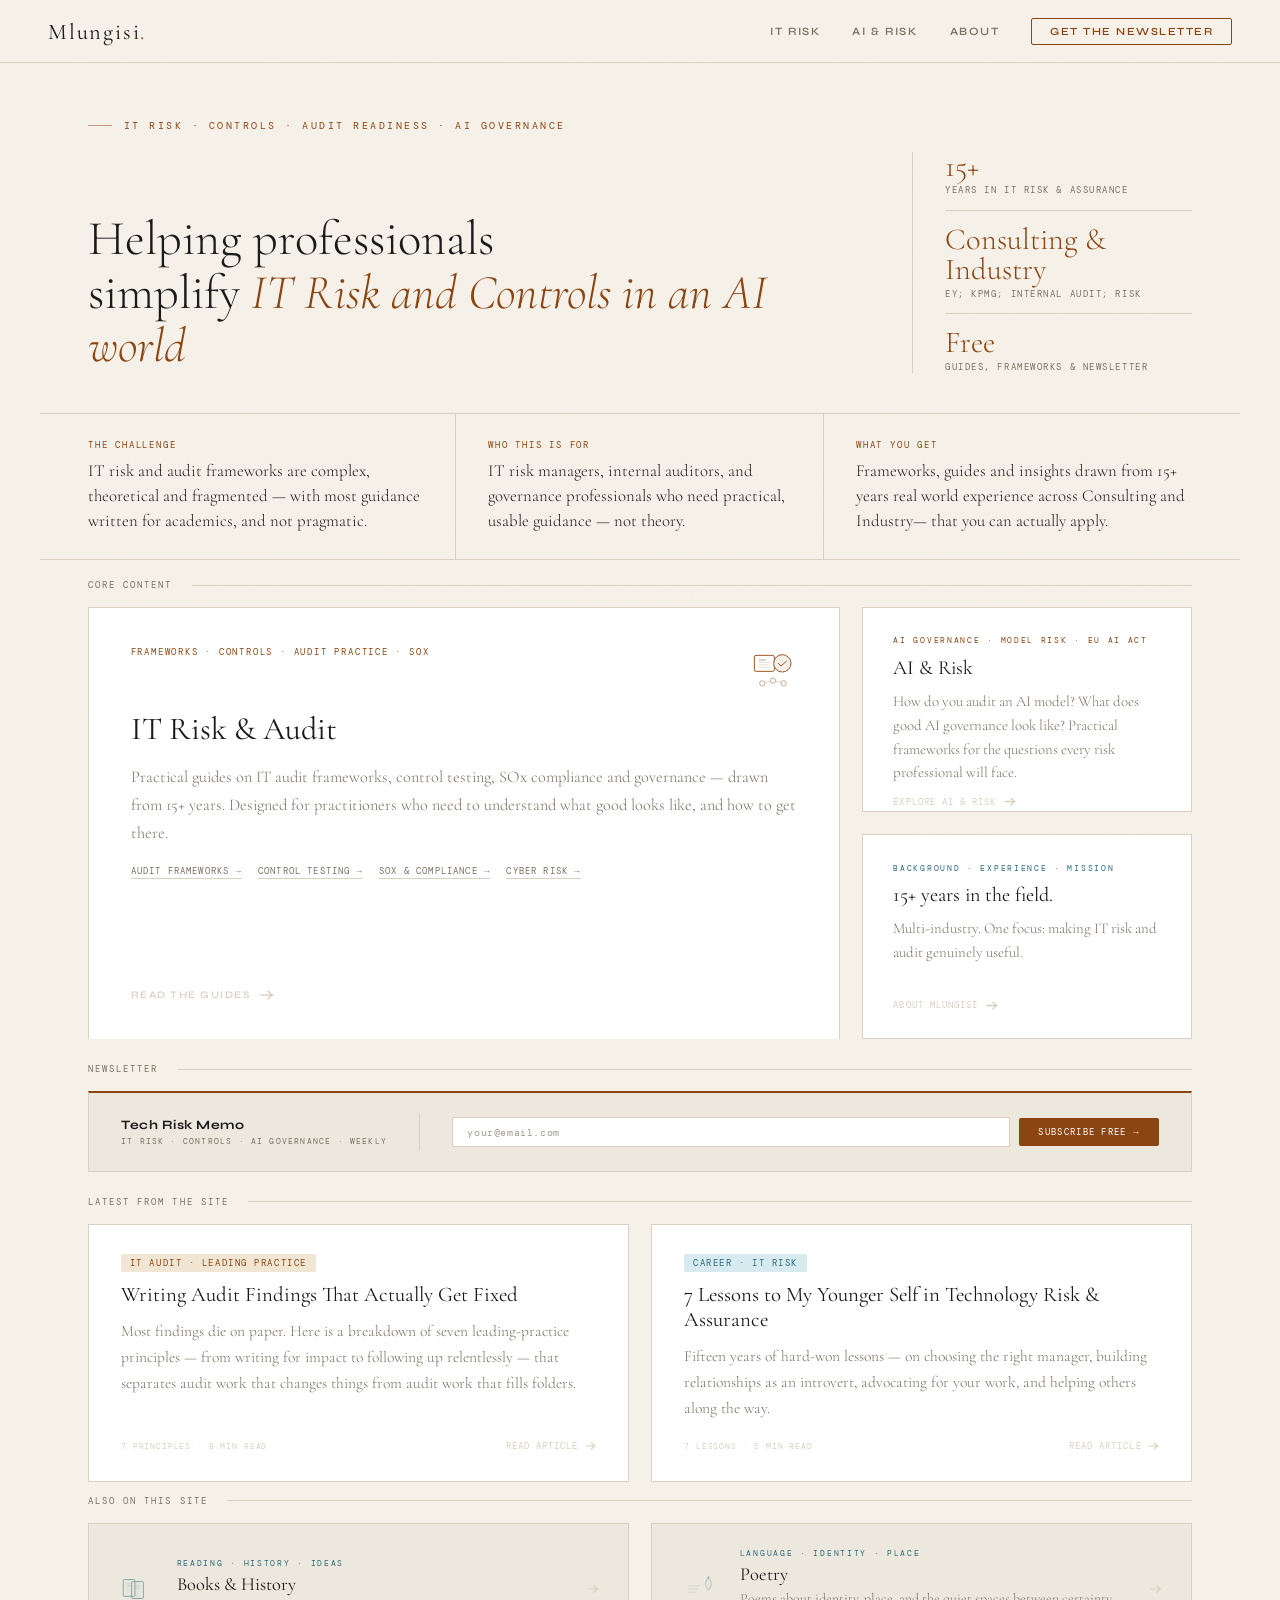
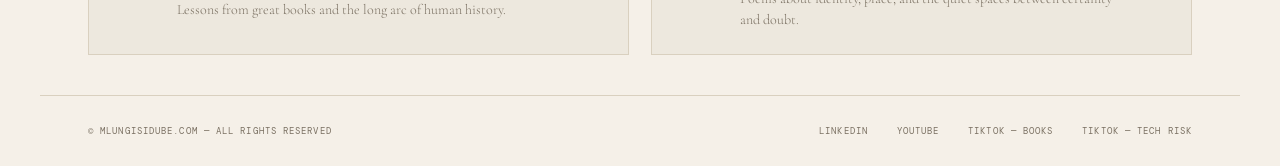
==== commit 614d2961: "Update index.html" ====
--- a/index.html
+++ b/index.html
@@ -182,7 +182,7 @@
 <section class="hero">
   <div class="hero-eyebrow">IT Risk &#xB7; Controls &#xB7; Audit Readiness &#xB7; AI Governance</div>
   <div class="hero-body">
-    <h1>Helping professionals<br>simplify <em>IT Risk and Controls in an AI world <br></em> &mdash; with practical,<br>real-world frameworks.</h1>
+    <h1>Helping professionals<br>simplify <em>IT Risk and Controls in an AI world <br></em> </h1>
     <div class="hero-right">
       <div class="hero-stat">
         <span class="hero-stat-num">15+</span>
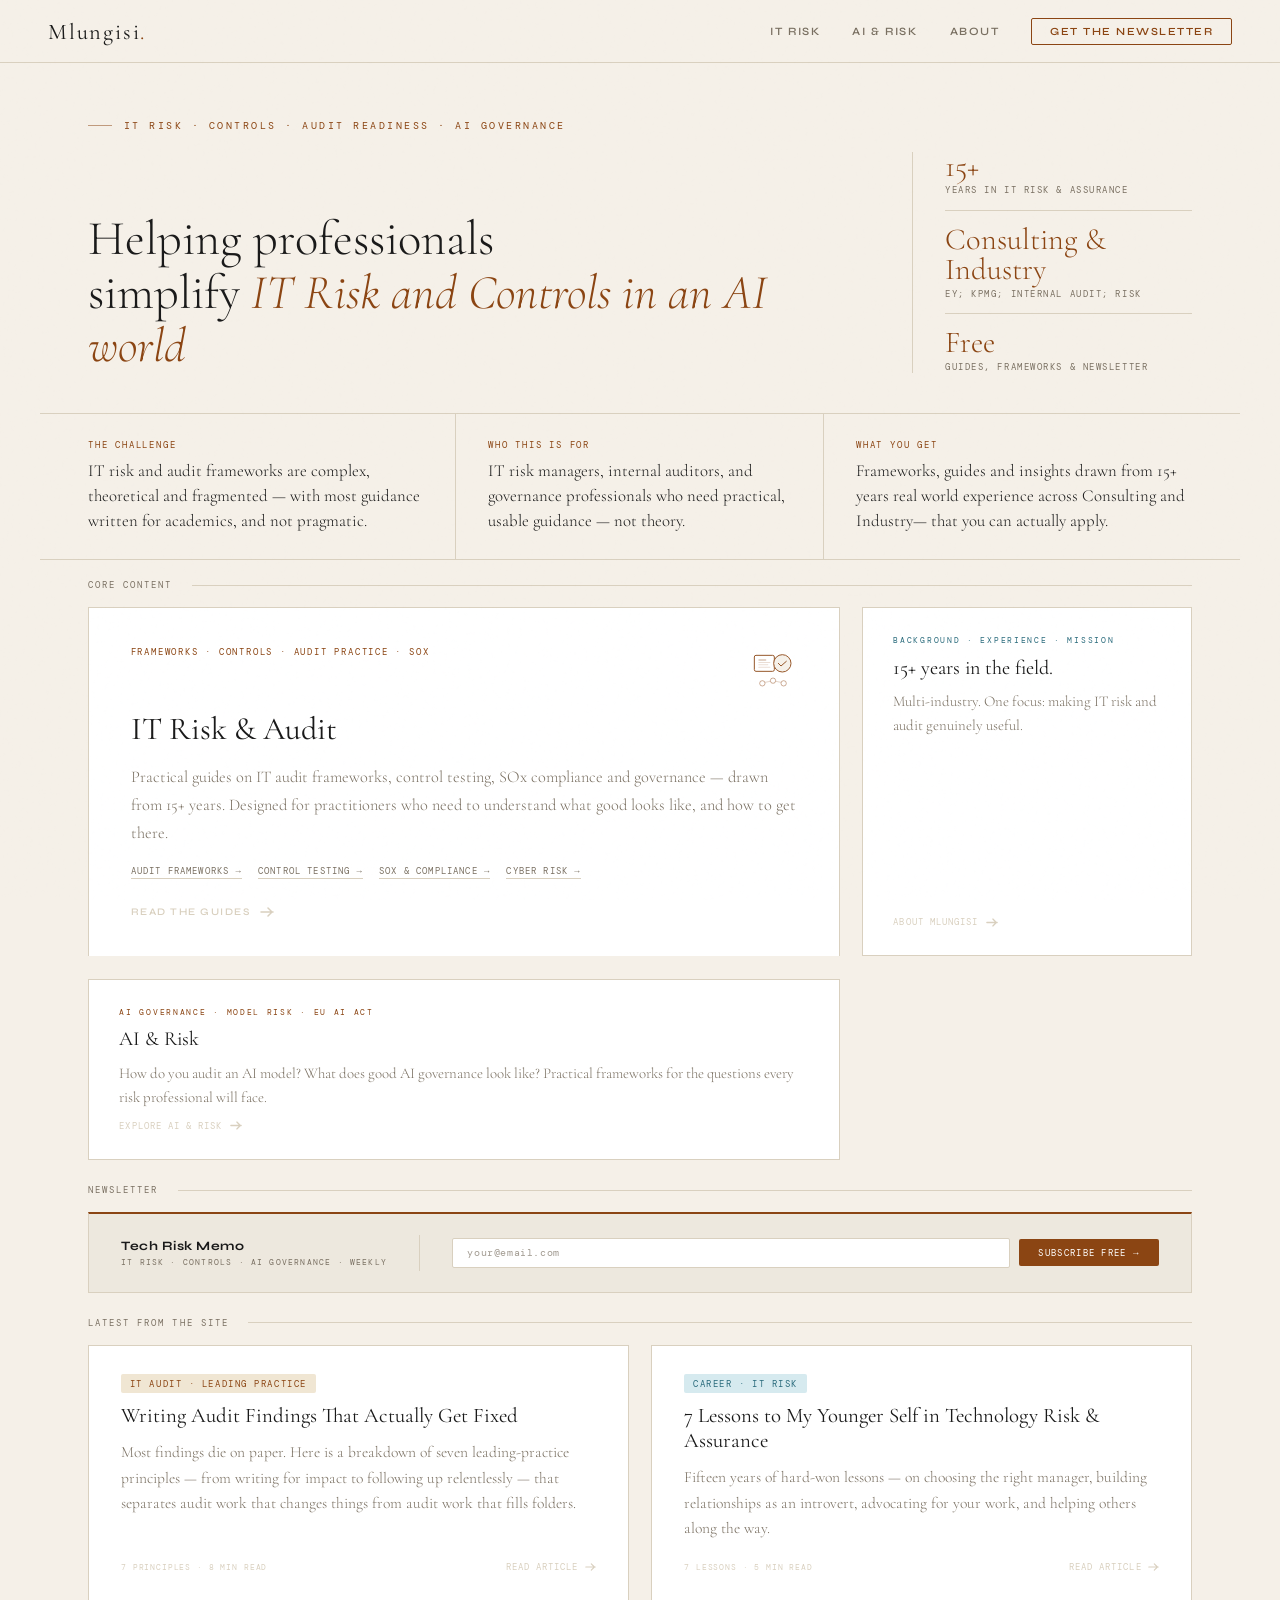
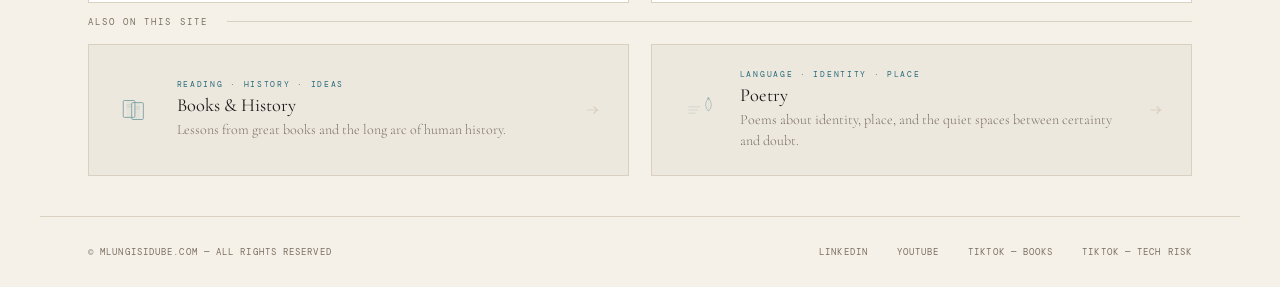
==== commit 2d46a105: "Update index.html" ====
--- a/index.html
+++ b/index.html
@@ -255,6 +255,18 @@
     </div>
   </a>
 
+
+ <a href="about.html" class="mini-tile teal">
+      <div class="mini-cat">Background &#xB7; Experience &#xB7; Mission</div>
+      <h3>15+ years in the field.</h3>
+      <p>Multi-industry. One focus: making IT risk and audit genuinely useful.</p>
+      <div class="mini-arrow">
+        About Mlungisi
+        <svg width="12" height="9" viewBox="0 0 14 10" fill="none"><path d="M1 5h12M8 1l4 4-4 4" stroke="currentColor" stroke-width="1.5" stroke-linecap="round" stroke-linejoin="round"/></svg>
+      </div>
+    </a>
+
+  
   <div class="mini-tiles">
     <a href="ai-risk.html" class="mini-tile">
       <div class="mini-cat">AI Governance &#xB7; Model Risk &#xB7; EU AI Act</div>
@@ -265,15 +277,8 @@
         <svg width="12" height="9" viewBox="0 0 14 10" fill="none"><path d="M1 5h12M8 1l4 4-4 4" stroke="currentColor" stroke-width="1.5" stroke-linecap="round" stroke-linejoin="round"/></svg>
       </div>
     </a>
-    <a href="about.html" class="mini-tile teal">
-      <div class="mini-cat">Background &#xB7; Experience &#xB7; Mission</div>
-      <h3>15+ years in the field.</h3>
-      <p>Multi-industry. One focus: making IT risk and audit genuinely useful.</p>
-      <div class="mini-arrow">
-        About Mlungisi
-        <svg width="12" height="9" viewBox="0 0 14 10" fill="none"><path d="M1 5h12M8 1l4 4-4 4" stroke="currentColor" stroke-width="1.5" stroke-linecap="round" stroke-linejoin="round"/></svg>
-      </div>
-    </a>
+    
+   
   </div>
 
 </div>
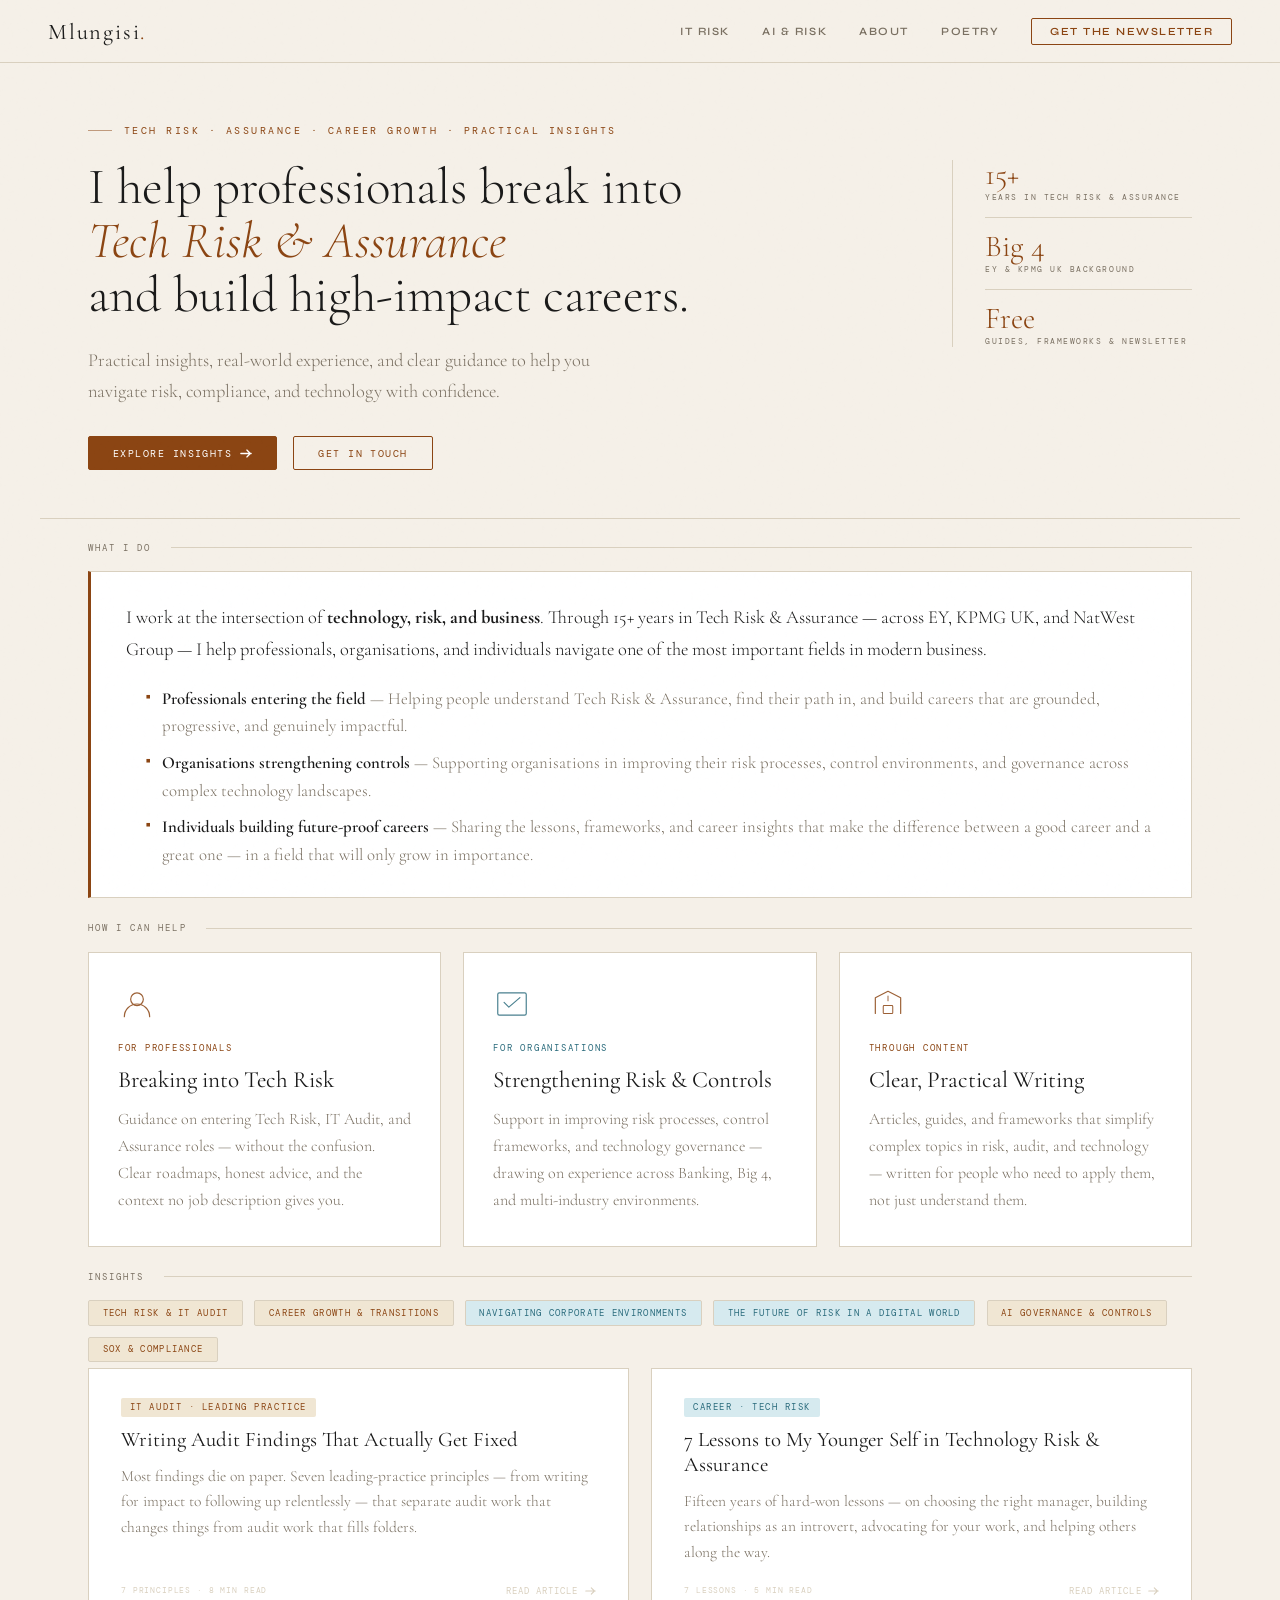
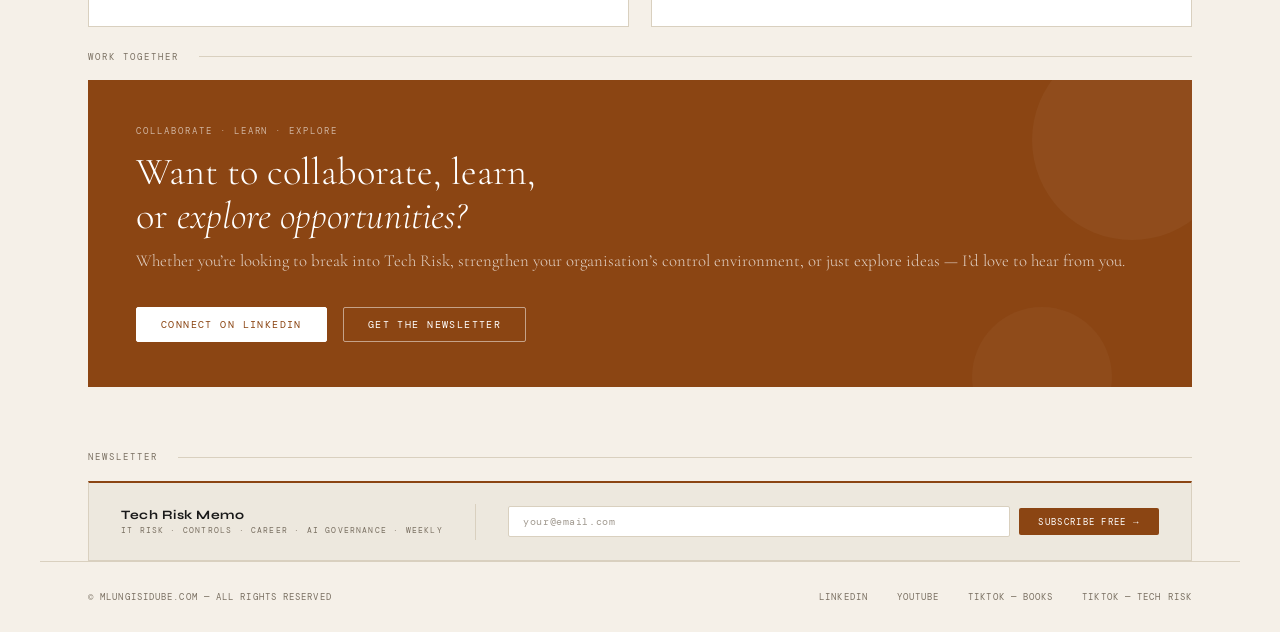
==== commit 59c6d876: "Update index.html" ====
--- a/index.html
+++ b/index.html
@@ -4,8 +4,8 @@
 <head>
 <meta charset="UTF-8">
 <meta name="viewport" content="width=device-width, initial-scale=1.0">
-<title>Mlungisi Dube &mdash; IT Risk, Controls &amp; AI</title>
-<meta name="description" content="Helping professionals simplify IT Risk and Controls in a AI world with practical, real-world frameworks. 15+ years experience across Banking, Big 4, and global organisations.">
+<title>Mlungisi Dube &mdash; Tech Risk &amp; Assurance</title>
+<meta name="description" content="I help professionals break into Tech Risk & Assurance and build high-impact careers. Practical insights, real-world experience, and clear guidance.">
 <link rel="preconnect" href="https://fonts.googleapis.com">
 <link href="https://fonts.googleapis.com/css2?family=Cormorant+Garamond:ital,wght@0,300;0,400;0,600;1,300;1,400&family=DM+Mono:wght@300;400&family=Syne:wght@400;600;700;800&display=swap" rel="stylesheet">
 <style>
@@ -30,84 +30,73 @@
   nav .cta:hover{background:var(--accent);color:#fff}
 
   /* HERO */
-  .hero{max-width:1200px;margin:0 auto;padding:3.5rem 3rem 2.5rem;border-bottom:1px solid var(--border);animation:fadeUp .6s .1s ease both}
-  .hero-eyebrow{font-family:'DM Mono',monospace;font-size:.6rem;letter-spacing:.26em;text-transform:uppercase;color:var(--accent);display:flex;align-items:center;gap:.75rem;margin-bottom:1.2rem}
+  .hero{max-width:1200px;margin:0 auto;padding:3.8rem 3rem 3rem;border-bottom:1px solid var(--border);animation:fadeUp .6s .1s ease both}
+  .hero-eyebrow{font-family:'DM Mono',monospace;font-size:.6rem;letter-spacing:.26em;text-transform:uppercase;color:var(--accent);display:flex;align-items:center;gap:.75rem;margin-bottom:1.4rem}
   .hero-eyebrow::before{content:'';height:1px;width:24px;background:var(--accent);opacity:.5;flex-shrink:0}
-  .hero-body{display:flex;align-items:flex-end;justify-content:space-between;gap:3rem}
-  .hero h1{font-family:'Cormorant Garamond',serif;font-size:clamp(2rem,3.8vw,3.4rem);font-weight:300;line-height:1.1;color:var(--text);max-width:700px}
+  .hero-body{display:flex;align-items:flex-start;justify-content:space-between;gap:4rem}
+  .hero-left{flex:1;min-width:0}
+  .hero h1{font-family:'Cormorant Garamond',serif;font-size:clamp(2.2rem,4vw,3.8rem);font-weight:300;line-height:1.06;color:var(--text);margin-bottom:1.4rem}
   .hero h1 em{font-style:italic;color:var(--accent)}
-  .hero-right{flex-shrink:0;display:flex;flex-direction:column;gap:.85rem;max-width:280px;border-left:1px solid var(--border);padding-left:2rem}
+  .hero-sub{font-family:'Cormorant Garamond',serif;font-size:1.15rem;font-weight:300;line-height:1.7;color:var(--muted);max-width:540px;margin-bottom:1.8rem}
+  .hero-ctas{display:flex;gap:1rem;flex-wrap:wrap}
+  .btn-primary{font-family:'DM Mono',monospace;font-size:.65rem;letter-spacing:.14em;text-transform:uppercase;color:#fff;background:var(--accent);border:1.5px solid var(--accent);padding:.6rem 1.5rem;border-radius:2px;text-decoration:none;transition:all .2s;display:inline-flex;align-items:center;gap:.5rem}
+  .btn-primary:hover{opacity:.88}
+  .btn-secondary{font-family:'DM Mono',monospace;font-size:.65rem;letter-spacing:.14em;text-transform:uppercase;color:var(--accent);background:transparent;border:1.5px solid var(--accent);padding:.6rem 1.5rem;border-radius:2px;text-decoration:none;transition:all .2s;display:inline-flex;align-items:center;gap:.5rem}
+  .btn-secondary:hover{background:var(--accent);color:#fff}
+  .hero-right{flex-shrink:0;display:flex;flex-direction:column;gap:.85rem;width:240px;border-left:1px solid var(--border);padding-left:2rem}
   .hero-stat{display:flex;flex-direction:column;gap:.15rem}
   .hero-stat-num{font-family:'Cormorant Garamond',serif;font-size:1.9rem;font-weight:300;color:var(--accent);line-height:1}
-  .hero-stat-label{font-family:'DM Mono',monospace;font-size:.54rem;letter-spacing:.18em;text-transform:uppercase;color:var(--muted)}
+  .hero-stat-label{font-family:'DM Mono',monospace;font-size:.53rem;letter-spacing:.18em;text-transform:uppercase;color:var(--muted)}
   .hero-stat-div{height:1px;background:var(--border)}
 
-
-  /* VALUE STRIP */
-  .value-strip{max-width:1200px;margin:0 auto;padding:0 3rem;display:grid;grid-template-columns:repeat(3,1fr);border-bottom:1px solid var(--border);animation:fadeUp .6s .22s ease both}
-  .value-item{padding:1.6rem 2rem 1.6rem 0;display:flex;flex-direction:column;gap:.4rem;border-right:1px solid var(--border)}
-  .value-item:last-child{border-right:none;padding-right:0}
-  .value-item:not(:first-child){padding-left:2rem}
-  .value-label{font-family:'DM Mono',monospace;font-size:.56rem;letter-spacing:.2em;text-transform:uppercase;color:var(--accent)}
-  .value-text{font-family:'Cormorant Garamond',serif;font-size:1.05rem;font-weight:300;color:var(--text);line-height:1.5}
-
-  /* DIVIDERS */
-  .divider-row{display:flex;align-items:center;gap:1.2rem;padding:1.2rem 3rem 1rem;max-width:1200px;margin:0 auto}
+  /* CREDENTIAL STRIP */
+  .cred-strip{max-width:1200px;margin:0 auto;padding:0 3rem;display:flex;gap:0;border-bottom:1px solid var(--border);animation:fadeUp .6s .18s ease both;overflow-x:auto}
+  .cred-item{padding:1rem 1.8rem 1rem 0;display:flex;align-items:center;gap:.7rem;border-right:1px solid var(--border);flex-shrink:0}
+  .cred-item:first-child{padding-left:0}
+  .cred-item:last-child{border-right:none}
+  .cred-dot{width:5px;height:5px;border-radius:50%;background:var(--accent);flex-shrink:0;opacity:.5}
+  .cred-text{font-family:'DM Mono',monospace;font-size:.57rem;letter-spacing:.12em;text-transform:uppercase;color:var(--muted)}
+
+  /* SECTION DIVIDER */
+  .divider-row{display:flex;align-items:center;gap:1.2rem;padding:1.4rem 3rem 1.1rem;max-width:1200px;margin:0 auto}
   .divider-row span{font-family:'DM Mono',monospace;font-size:.58rem;letter-spacing:.22em;text-transform:uppercase;color:var(--muted);white-space:nowrap}
   .divider-row::after{content:'';flex:1;height:1px;background:var(--border)}
 
-  /* PRIMARY SECTION */
-  .primary-section{max-width:1200px;margin:0 auto;padding:0 3rem 0;display:grid;grid-template-columns:1fr 330px;gap:1.4rem;animation:fadeUp .6s .28s ease both}
-
-  .feature-tile{background:var(--surface);border:1px solid var(--border);border-bottom:none;padding:2.4rem 2.6rem;text-decoration:none;display:flex;flex-direction:column;gap:1.1rem;position:relative;overflow:hidden;transition:background .3s}
-  .feature-tile::after{content:'';position:absolute;bottom:0;left:0;right:0;height:3px;background:var(--accent);transform:scaleX(0);transform-origin:left;transition:transform .35s ease}
-  .feature-tile:hover::after{transform:scaleX(1)}
-  .feature-tile:hover{background:var(--bg)}
-  .feature-tile::before{content:'';position:absolute;inset:0;opacity:0;transition:opacity .4s;background:radial-gradient(ellipse at top left,rgba(139,69,19,0.05) 0%,transparent 65%);pointer-events:none}
-  .feature-tile:hover::before{opacity:1}
-
-  .tile-top{display:flex;align-items:flex-start;justify-content:space-between;gap:1rem}
-  .tile-category{font-family:'DM Mono',monospace;font-size:.56rem;letter-spacing:.2em;text-transform:uppercase;color:var(--accent)}
-  .tile-icon{width:48px;height:48px;flex-shrink:0;opacity:.9}
-  .tile-title{font-family:'Cormorant Garamond',serif;font-size:2rem;font-weight:400;line-height:1.08;color:var(--text)}
-  .tile-desc{font-family:'Cormorant Garamond',serif;font-size:1.02rem;font-weight:300;line-height:1.7;color:var(--muted)}
-  .tile-sublinks{display:flex;gap:1rem;flex-wrap:wrap}
-  .tile-sublink{font-family:'DM Mono',monospace;font-size:.56rem;letter-spacing:.13em;text-transform:uppercase;color:var(--muted);border-bottom:1px solid var(--border);padding-bottom:1px;transition:color .2s,border-color .2s;text-decoration:none}
-  .feature-tile:hover .tile-sublink{color:var(--accent);border-color:var(--accent)}
-  .tile-arrow{margin-top:auto;padding-top:.6rem;display:flex;align-items:center;gap:.6rem;font-size:.63rem;letter-spacing:.15em;text-transform:uppercase;color:var(--border);font-weight:600;transition:color .2s,gap .2s}
-  .feature-tile:hover .tile-arrow{color:var(--accent);gap:1rem}
-
-  .mini-tiles{display:flex;flex-direction:column;gap:1.4rem}
-  .mini-tile{background:var(--surface);border:1px solid var(--border);padding:1.7rem 1.9rem;text-decoration:none;display:flex;flex-direction:column;gap:.65rem;position:relative;overflow:hidden;transition:background .3s;flex:1}
-  .mini-tile::after{content:'';position:absolute;bottom:0;left:0;right:0;height:2px;background:var(--accent);transform:scaleX(0);transform-origin:left;transition:transform .3s}
-  .mini-tile.teal::after{background:var(--accent2)}
-  .mini-tile:hover::after{transform:scaleX(1)}
-  .mini-tile:hover{background:var(--bg)}
-  .mini-cat{font-family:'DM Mono',monospace;font-size:.53rem;letter-spacing:.2em;text-transform:uppercase;color:var(--accent)}
-  .mini-tile.teal .mini-cat{color:var(--accent2)}
-  .mini-tile h3{font-family:'Cormorant Garamond',serif;font-size:1.25rem;font-weight:400;line-height:1.15;color:var(--text)}
-  .mini-tile p{font-family:'Cormorant Garamond',serif;font-size:.93rem;font-weight:300;line-height:1.6;color:var(--muted)}
-  .mini-arrow{margin-top:auto;font-family:'DM Mono',monospace;font-size:.55rem;letter-spacing:.12em;text-transform:uppercase;color:var(--border);display:flex;align-items:center;gap:.5rem;transition:color .2s,gap .2s}
-  .mini-tile:hover .mini-arrow{color:var(--accent);gap:.9rem}
-  .mini-tile.teal:hover .mini-arrow{color:var(--accent2)}
-
-  /* NEWSLETTER */
-  .nl-strip{max-width:1200px;margin:0 auto;padding:0 3rem 0;animation:fadeUp .6s .34s ease both}
-  .nl-card{background:var(--bg2);border:1px solid var(--border);border-top:2px solid var(--accent);padding:1.3rem 2rem;display:flex;align-items:center;gap:2rem;flex-wrap:wrap}
-  .nl-title{font-family:'Syne',sans-serif;font-size:.8rem;font-weight:700;letter-spacing:.04em;color:var(--text);margin-bottom:.15rem}
-  .nl-sub{font-family:'DM Mono',monospace;font-size:.53rem;letter-spacing:.14em;text-transform:uppercase;color:var(--muted)}
-  .nl-div{width:1px;height:36px;background:var(--border);flex-shrink:0}
-  .nl-form{display:flex;align-items:center;gap:.6rem;flex:1;min-width:200px}
-  .nl-input{font-family:'DM Mono',monospace;font-size:.62rem;letter-spacing:.06em;color:var(--text);background:var(--surface);border:1px solid var(--border);padding:.48rem .9rem;border-radius:2px;outline:none;flex:1;min-width:0;transition:border-color .2s}
-  .nl-input::placeholder{color:var(--muted);opacity:.7}
-  .nl-input:focus{border-color:var(--accent)}
-  .nl-btn{font-family:'DM Mono',monospace;font-size:.58rem;letter-spacing:.14em;text-transform:uppercase;color:#fff;background:var(--accent);border:none;padding:.48rem 1.2rem;border-radius:2px;cursor:pointer;white-space:nowrap;flex-shrink:0;transition:opacity .2s}
-  .nl-btn:hover{opacity:.85}
-  .nl-msg{font-family:'DM Mono',monospace;font-size:.57rem;color:var(--accent);display:none}
-  .nl-msg.visible{display:inline}
-
-  /* LATEST ARTICLES TEASERS */
-  .teasers{max-width:1200px;margin:0 auto;padding:0 3rem 0;display:grid;grid-template-columns:repeat(2,1fr);gap:1.4rem;animation:fadeUp .6s .38s ease both}
+  /* WHAT I DO */
+  .what-i-do{max-width:1200px;margin:0 auto;padding:0 3rem;display:grid;grid-template-columns:1fr 1fr;gap:1.4rem;animation:fadeUp .6s .22s ease both}
+  .wid-intro{grid-column:1/-1;background:var(--surface);border:1px solid var(--border);border-left:3px solid var(--accent);padding:1.8rem 2.2rem}
+  .wid-intro p{font-family:'Cormorant Garamond',serif;font-size:1.15rem;font-weight:300;line-height:1.75;color:var(--text)}
+  .wid-card{background:var(--surface);border:1px solid var(--border);padding:1.6rem 1.8rem;display:flex;flex-direction:column;gap:.7rem;position:relative;overflow:hidden;transition:background .25s}
+  .wid-card::after{content:'';position:absolute;bottom:0;left:0;right:0;height:2px;background:var(--accent);transform:scaleX(0);transform-origin:left;transition:transform .3s}
+  .wid-card.teal::after{background:var(--accent2)}
+  .wid-card:hover{background:var(--bg)}
+  .wid-card:hover::after{transform:scaleX(1)}
+  .wid-num{font-family:'Cormorant Garamond',serif;font-size:2.4rem;font-weight:300;color:var(--border);line-height:1;margin-bottom:.2rem}
+  .wid-title{font-family:'Syne',sans-serif;font-size:.78rem;font-weight:700;letter-spacing:.04em;color:var(--text)}
+  .wid-desc{font-family:'Cormorant Garamond',serif;font-size:1rem;font-weight:300;line-height:1.65;color:var(--muted)}
+
+  /* HOW I CAN HELP */
+  .help-grid{max-width:1200px;margin:0 auto;padding:0 3rem;display:grid;grid-template-columns:repeat(3,1fr);gap:1.4rem;animation:fadeUp .6s .26s ease both}
+  .help-card{background:var(--surface);border:1px solid var(--border);padding:2rem 1.8rem;display:flex;flex-direction:column;gap:.8rem;position:relative;overflow:hidden;transition:background .25s}
+  .help-card::after{content:'';position:absolute;bottom:0;left:0;right:0;height:3px;background:var(--accent);transform:scaleX(0);transform-origin:left;transition:transform .35s ease}
+  .help-card:nth-child(2)::after{background:var(--accent2)}
+  .help-card:nth-child(3)::after{background:var(--accent)}
+  .help-card:hover{background:var(--bg)}
+  .help-card:hover::after{transform:scaleX(1)}
+  .help-icon{width:38px;height:38px;margin-bottom:.4rem;opacity:.85}
+  .help-tag{font-family:'DM Mono',monospace;font-size:.55rem;letter-spacing:.2em;text-transform:uppercase;color:var(--accent)}
+  .help-card:nth-child(2) .help-tag{color:var(--accent2)}
+  .help-title{font-family:'Cormorant Garamond',serif;font-size:1.45rem;font-weight:400;line-height:1.15;color:var(--text)}
+  .help-desc{font-family:'Cormorant Garamond',serif;font-size:1rem;font-weight:300;line-height:1.68;color:var(--muted)}
+
+  /* INSIGHTS */
+  .insights-grid{max-width:1200px;margin:0 auto;padding:0 3rem;display:grid;grid-template-columns:1fr 1fr;gap:1.4rem;animation:fadeUp .6s .3s ease both}
+  .insight-pill-row{grid-column:1/-1;display:flex;gap:.7rem;flex-wrap:wrap}
+  .insight-pill{font-family:'DM Mono',monospace;font-size:.58rem;letter-spacing:.14em;text-transform:uppercase;color:var(--accent);background:var(--light-acc);border:1px solid var(--border);padding:.35rem .85rem;border-radius:2px}
+  .insight-pill.teal{color:var(--accent2);background:var(--light-acc2)}
+
+  /* TEASERS */
+  .teasers{max-width:1200px;margin:0 auto;padding:0 3rem;display:grid;grid-template-columns:repeat(2,1fr);gap:1.4rem;animation:fadeUp .6s .32s ease both}
   .teaser{background:var(--surface);border:1px solid var(--border);padding:1.8rem 2rem;text-decoration:none;display:flex;flex-direction:column;gap:.7rem;position:relative;overflow:hidden;transition:background .3s}
   .teaser::after{content:'';position:absolute;bottom:0;left:0;right:0;height:2px;background:var(--accent);transform:scaleX(0);transform-origin:left;transition:transform .3s}
   .teaser.teal::after{background:var(--accent2)}
@@ -122,6 +111,51 @@
   .teaser-read{font-family:'DM Mono',monospace;font-size:.55rem;letter-spacing:.12em;text-transform:uppercase;color:var(--border);display:flex;align-items:center;gap:.4rem;transition:color .2s,gap .2s}
   .teaser:hover .teaser-read{color:var(--accent);gap:.7rem}
   .teaser.teal:hover .teaser-read{color:var(--accent2)}
+
+  /* ABOUT STRIP */
+  .about-strip{max-width:1200px;margin:0 auto;padding:0 3rem;animation:fadeUp .6s .34s ease both}
+  .about-card{background:var(--surface);border:1px solid var(--border);display:grid;grid-template-columns:200px 1fr auto;align-items:center;gap:0}
+  .about-photo{width:200px;height:200px;object-fit:cover;object-position:top;display:block;border-right:1px solid var(--border);flex-shrink:0}
+  .about-body{padding:2rem 2.4rem;display:flex;flex-direction:column;gap:.9rem}
+  .about-eyebrow{font-family:'DM Mono',monospace;font-size:.56rem;letter-spacing:.2em;text-transform:uppercase;color:var(--muted)}
+  .about-name{font-family:'Cormorant Garamond',serif;font-size:1.7rem;font-weight:400;color:var(--text);line-height:1.1}
+  .about-name em{font-style:italic;color:var(--accent)}
+  .about-bio{font-family:'Cormorant Garamond',serif;font-size:1.02rem;font-weight:300;line-height:1.72;color:var(--muted)}
+  .about-cta{border-left:1px solid var(--border);padding:2rem;display:flex;flex-direction:column;gap:1rem;align-items:flex-start;min-width:180px}
+  .about-cta-label{font-family:'DM Mono',monospace;font-size:.54rem;letter-spacing:.18em;text-transform:uppercase;color:var(--muted)}
+  .about-link{font-family:'DM Mono',monospace;font-size:.6rem;letter-spacing:.13em;text-transform:uppercase;color:var(--text);text-decoration:none;display:flex;align-items:center;gap:.5rem;transition:color .2s,gap .2s;border-bottom:1px solid var(--border);padding-bottom:2px}
+  .about-link:hover{color:var(--accent);gap:.8rem;border-color:var(--accent)}
+
+  /* FINAL CTA */
+  .final-cta{max-width:1200px;margin:0 auto;padding:0 3rem 2.5rem;animation:fadeUp .6s .38s ease both}
+  .final-cta-card{background:var(--accent);padding:2.8rem 3rem;display:flex;align-items:center;justify-content:space-between;gap:2rem;flex-wrap:wrap;position:relative;overflow:hidden}
+  .final-cta-card::before{content:'';position:absolute;top:-40px;right:-40px;width:200px;height:200px;border-radius:50%;background:rgba(255,255,255,0.04)}
+  .final-cta-card::after{content:'';position:absolute;bottom:-60px;right:80px;width:140px;height:140px;border-radius:50%;background:rgba(255,255,255,0.03)}
+  .final-cta-left{}
+  .final-cta-tag{font-family:'DM Mono',monospace;font-size:.56rem;letter-spacing:.22em;text-transform:uppercase;color:rgba(255,255,255,0.6);margin-bottom:.8rem}
+  .final-cta-heading{font-family:'Cormorant Garamond',serif;font-size:clamp(1.6rem,3vw,2.4rem);font-weight:300;color:#fff;line-height:1.15;margin-bottom:.6rem}
+  .final-cta-heading em{font-style:italic}
+  .final-cta-sub{font-family:'Cormorant Garamond',serif;font-size:1.05rem;font-weight:300;color:rgba(255,255,255,0.75);line-height:1.6}
+  .final-cta-actions{display:flex;gap:1rem;flex-wrap:wrap;flex-shrink:0}
+  .btn-white{font-family:'DM Mono',monospace;font-size:.63rem;letter-spacing:.14em;text-transform:uppercase;color:var(--accent);background:#fff;border:1.5px solid #fff;padding:.65rem 1.5rem;border-radius:2px;text-decoration:none;transition:all .2s;display:inline-flex;align-items:center;gap:.5rem;white-space:nowrap}
+  .btn-white:hover{background:transparent;color:#fff}
+  .btn-white-outline{font-family:'DM Mono',monospace;font-size:.63rem;letter-spacing:.14em;text-transform:uppercase;color:#fff;background:transparent;border:1.5px solid rgba(255,255,255,0.5);padding:.65rem 1.5rem;border-radius:2px;text-decoration:none;transition:all .2s;display:inline-flex;align-items:center;gap:.5rem;white-space:nowrap}
+  .btn-white-outline:hover{border-color:#fff;background:rgba(255,255,255,0.08)}
+
+  /* NEWSLETTER */
+  .nl-strip{max-width:1200px;margin:0 auto;padding:0 3rem;animation:fadeUp .6s .36s ease both}
+  .nl-card{background:var(--bg2);border:1px solid var(--border);border-top:2px solid var(--accent);padding:1.3rem 2rem;display:flex;align-items:center;gap:2rem;flex-wrap:wrap}
+  .nl-title{font-family:'Syne',sans-serif;font-size:.8rem;font-weight:700;letter-spacing:.04em;color:var(--text);margin-bottom:.15rem}
+  .nl-sub{font-family:'DM Mono',monospace;font-size:.53rem;letter-spacing:.14em;text-transform:uppercase;color:var(--muted)}
+  .nl-div{width:1px;height:36px;background:var(--border);flex-shrink:0}
+  .nl-form{display:flex;align-items:center;gap:.6rem;flex:1;min-width:200px}
+  .nl-input{font-family:'DM Mono',monospace;font-size:.62rem;letter-spacing:.06em;color:var(--text);background:var(--surface);border:1px solid var(--border);padding:.48rem .9rem;border-radius:2px;outline:none;flex:1;min-width:0;transition:border-color .2s}
+  .nl-input::placeholder{color:var(--muted);opacity:.7}
+  .nl-input:focus{border-color:var(--accent)}
+  .nl-btn{font-family:'DM Mono',monospace;font-size:.58rem;letter-spacing:.14em;text-transform:uppercase;color:#fff;background:var(--accent);border:none;padding:.48rem 1.2rem;border-radius:2px;cursor:pointer;white-space:nowrap;flex-shrink:0;transition:opacity .2s}
+  .nl-btn:hover{opacity:.85}
+  .nl-msg{font-family:'DM Mono',monospace;font-size:.57rem;color:var(--accent);display:none}
+  .nl-msg.visible{display:inline}
 
   /* SECONDARY */
   .sec-divider{display:flex;align-items:center;gap:1.2rem;padding:.8rem 3rem 1rem;max-width:1200px;margin:0 auto}
@@ -151,15 +185,19 @@
   @media(max-width:960px){
     header{padding:1rem 1.5rem}
     nav{gap:1.2rem}
-    .hero,.cred-strip,.value-strip,.divider-row,.primary-section,.nl-strip,.teasers,.sec-divider,.secondary-section{padding-left:1.5rem;padding-right:1.5rem}
+    .hero,.divider-row,.what-i-do,.help-grid,.insights-grid,.teasers,.final-cta,.nl-strip{padding-left:1.5rem;padding-right:1.5rem}
     .hero{padding-top:2.5rem;padding-bottom:2rem}
-    .hero-body{flex-direction:column;align-items:flex-start;gap:1.5rem}
-    .hero-right{border-left:none;border-top:1px solid var(--border);padding-left:0;padding-top:1.2rem;max-width:100%;flex-direction:row;gap:2rem;flex-wrap:wrap}
-    .primary-section{grid-template-columns:1fr}
-    .value-strip{grid-template-columns:1fr}
-    .value-item{border-right:none;border-bottom:1px solid var(--border);padding-left:0}
-    .value-item:last-child{border-bottom:none}
+    .hero-body{flex-direction:column;gap:1.8rem}
+    .hero-right{border-left:none;border-top:1px solid var(--border);padding-left:0;padding-top:1.2rem;width:100%;flex-direction:row;gap:2rem;flex-wrap:wrap}
+    .what-i-do{grid-template-columns:1fr}
+    .wid-intro{grid-column:1}
+    .help-grid{grid-template-columns:1fr}
+    .insights-grid{grid-template-columns:1fr}
     .teasers{grid-template-columns:1fr}
+    .about-card{grid-template-columns:1fr;grid-template-rows:auto 1fr auto}
+    .about-photo{width:100%;height:220px;border-right:none;border-bottom:1px solid var(--border)}
+    .about-cta{border-left:none;border-top:1px solid var(--border);flex-direction:row;flex-wrap:wrap;align-items:center}
+    .final-cta-card{flex-direction:column;align-items:flex-start}
     .secondary-section{grid-template-columns:1fr}
     footer{padding:1.5rem;flex-direction:column;gap:1rem;text-align:center}
     footer div{justify-content:center}
@@ -174,24 +212,35 @@
     <a href="it-risk-audit.html">IT Risk</a>
     <a href="ai-risk.html">AI &amp; Risk</a>
     <a href="about.html">About</a>
+    <a href="poetry.html">Poetry</a>
     <a href="#newsletter" class="cta">Get the Newsletter</a>
   </nav>
 </header>
 
-<!-- HERO -->
+<!-- ══ HERO ══ -->
 <section class="hero">
-  <div class="hero-eyebrow">IT Risk &#xB7; Controls &#xB7; Audit Readiness &#xB7; AI Governance</div>
+  <div class="hero-eyebrow">Tech Risk &middot; Assurance &middot; Career Growth &middot; Practical Insights</div>
   <div class="hero-body">
-    <h1>Helping professionals<br>simplify <em>IT Risk and Controls in an AI world <br></em> </h1>
+    <div class="hero-left">
+      <h1>I help professionals break into<br><em>Tech Risk &amp; Assurance</em><br>and build high-impact careers.</h1>
+      <p class="hero-sub">Practical insights, real-world experience, and clear guidance to help you navigate risk, compliance, and technology with confidence.</p>
+      <div class="hero-ctas">
+        <a href="it-risk-audit.html" class="btn-primary">
+          Explore Insights
+          <svg width="12" height="9" viewBox="0 0 14 10" fill="none"><path d="M1 5h12M8 1l4 4-4 4" stroke="currentColor" stroke-width="1.5" stroke-linecap="round" stroke-linejoin="round"/></svg>
+        </a>
+        <a href="about.html#connect" class="btn-secondary">Get in Touch</a>
+      </div>
+    </div>
     <div class="hero-right">
       <div class="hero-stat">
         <span class="hero-stat-num">15+</span>
-        <span class="hero-stat-label">Years in IT Risk &amp; Assurance</span>
+        <span class="hero-stat-label">Years in Tech Risk &amp; Assurance</span>
       </div>
       <div class="hero-stat-div"></div>
       <div class="hero-stat">
-        <span class="hero-stat-num">Consulting  &amp; Industry </span>
-        <span class="hero-stat-label">EY; KPMG; Internal Audit; Risk </span>
+        <span class="hero-stat-num">Big 4</span>
+        <span class="hero-stat-label">EY &amp; KPMG UK background</span>
       </div>
       <div class="hero-stat-div"></div>
       <div class="hero-stat">
@@ -202,94 +251,114 @@
   </div>
 </section>
 
-<!-- VALUE STRIP -->
-<div class="value-strip">
-  <div class="value-item">
-    <span class="value-label">The Challenge</span>
-    <span class="value-text">IT risk and audit frameworks are complex, theoretical and fragmented &mdash; with most guidance written for academics, and not pragmatic.</span>
-  </div>
-  <div class="value-item">
-    <span class="value-label">Who This Is For</span>
-    <span class="value-text">IT risk managers, internal auditors, and governance professionals who need practical, usable guidance &mdash; not theory.</span>
-  </div>
-  <div class="value-item">
-    <span class="value-label">What You Get</span>
-    <span class="value-text">Frameworks, guides and insights drawn from 15+ years real world experience across Consulting and Industry&mdash; that you can actually apply.</span>
-  </div>
-</div>
-
-<!-- PRIMARY SECTION -->
-<div class="divider-row"><span>Core Content</span></div>
-
-<div class="primary-section">
-
-  <a href="it-risk-audit.html" class="feature-tile">
-    <div class="tile-top">
-      <div class="tile-category">Frameworks &#xB7; Controls &#xB7; Audit Practice &#xB7; SOx</div>
-      <svg class="tile-icon" viewBox="0 0 72 72" fill="none" xmlns="http://www.w3.org/2000/svg">
-        <rect x="8" y="14" width="30" height="24" rx="2.5" stroke="#8b4513" stroke-width="1.5" fill="none"/>
-        <rect x="14" y="20" width="12" height="2" rx="1" fill="#8b4513" opacity="0.35"/>
-        <rect x="14" y="24" width="18" height="1.5" rx="0.75" fill="#8b4513" opacity="0.2"/>
-        <rect x="14" y="27.5" width="15" height="1.5" rx="0.75" fill="#8b4513" opacity="0.2"/>
-        <rect x="14" y="31" width="18" height="1.5" rx="0.75" fill="#8b4513" opacity="0.2"/>
-        <circle cx="50" cy="26" r="13" fill="#f5f0e8" stroke="#8b4513" stroke-width="1.5"/>
-        <path d="M44 26l4 4 8-7" stroke="#8b4513" stroke-width="1.5" stroke-linecap="round" stroke-linejoin="round"/>
-        <circle cx="20" cy="56" r="4" stroke="#8b4513" stroke-width="1.2" fill="none" opacity="0.6"/>
-        <circle cx="36" cy="52" r="4" stroke="#8b4513" stroke-width="1.2" fill="none" opacity="0.6"/>
-        <circle cx="52" cy="56" r="4" stroke="#8b4513" stroke-width="1.2" fill="none" opacity="0.6"/>
-        <line x1="24" y1="54.5" x2="32" y2="53" stroke="#8b4513" stroke-width="1" opacity="0.4"/>
-        <line x1="40" y1="53" x2="48" y2="54.5" stroke="#8b4513" stroke-width="1" opacity="0.4"/>
-      </svg>
-    </div>
-    <h2 class="tile-title">IT Risk &amp; Audit</h2>
-    <p class="tile-desc">Practical guides on IT audit frameworks, control testing, SOx compliance and governance &mdash; drawn from 15+ years. Designed for practitioners who need to understand what good looks like, and how to get there.</p>
-    <div class="tile-sublinks">
-      <span class="tile-sublink">Audit Frameworks &#x2192;</span>
-      <span class="tile-sublink">Control Testing &#x2192;</span>
-      <span class="tile-sublink">SOx &amp; Compliance &#x2192;</span>
-      <span class="tile-sublink">Cyber Risk &#x2192;</span>
-    </div>
-    <div class="tile-arrow">
-      Read the guides
-      <svg width="14" height="10" viewBox="0 0 14 10" fill="none"><path d="M1 5h12M8 1l4 4-4 4" stroke="currentColor" stroke-width="1.5" stroke-linecap="round" stroke-linejoin="round"/></svg>
+
+<!-- ══ WHAT I DO ══ -->
+<div class="divider-row"><span>What I Do</span></div>
+
+<div class="what-i-do">
+  <div class="wid-intro">
+    <p>I work at the intersection of <strong>technology, risk, and business</strong>. Through 15+ years in Tech Risk &amp; Assurance &mdash; across EY, KPMG UK, and NatWest Group &mdash; I help professionals, organisations, and individuals navigate one of the most important fields in modern business.</p>
+    <ul style="margin-top:1.2rem;padding-left:1.2rem;display:flex;flex-direction:column;gap:.55rem;list-style:none">
+      <li style="display:flex;align-items:flex-start;gap:.75rem"><span style="color:var(--accent);font-size:.9rem;margin-top:.18rem;flex-shrink:0">&#9642;</span><span style="font-family:'Cormorant Garamond',serif;font-size:1.05rem;font-weight:300;line-height:1.65;color:var(--muted)"><strong style="font-weight:600;color:var(--text)">Professionals entering the field</strong> &mdash; Helping people understand Tech Risk &amp; Assurance, find their path in, and build careers that are grounded, progressive, and genuinely impactful.</span></li>
+      <li style="display:flex;align-items:flex-start;gap:.75rem"><span style="color:var(--accent);font-size:.9rem;margin-top:.18rem;flex-shrink:0">&#9642;</span><span style="font-family:'Cormorant Garamond',serif;font-size:1.05rem;font-weight:300;line-height:1.65;color:var(--muted)"><strong style="font-weight:600;color:var(--text)">Organisations strengthening controls</strong> &mdash; Supporting organisations in improving their risk processes, control environments, and governance across complex technology landscapes.</span></li>
+      <li style="display:flex;align-items:flex-start;gap:.75rem"><span style="color:var(--accent);font-size:.9rem;margin-top:.18rem;flex-shrink:0">&#9642;</span><span style="font-family:'Cormorant Garamond',serif;font-size:1.05rem;font-weight:300;line-height:1.65;color:var(--muted)"><strong style="font-weight:600;color:var(--text)">Individuals building future-proof careers</strong> &mdash; Sharing the lessons, frameworks, and career insights that make the difference between a good career and a great one &mdash; in a field that will only grow in importance.</span></li>
+    </ul>
+  </div>
+</div>
+
+<!-- ══ HOW I CAN HELP ══ -->
+<div class="divider-row" style="padding-top:1.5rem"><span>How I Can Help</span></div>
+
+<div class="help-grid">
+  <div class="help-card">
+    <svg class="help-icon" viewBox="0 0 48 48" fill="none">
+      <circle cx="24" cy="18" r="8" stroke="#8b4513" stroke-width="1.5" fill="none"/>
+      <path d="M8 40c0-8.837 7.163-16 16-16s16 7.163 16 16" stroke="#8b4513" stroke-width="1.5" fill="none" stroke-linecap="round"/>
+    </svg>
+    <div class="help-tag">For Professionals</div>
+    <div class="help-title">Breaking into Tech Risk</div>
+    <div class="help-desc">Guidance on entering Tech Risk, IT Audit, and Assurance roles &mdash; without the confusion. Clear roadmaps, honest advice, and the context no job description gives you.</div>
+  </div>
+  <div class="help-card">
+    <svg class="help-icon" viewBox="0 0 48 48" fill="none">
+      <rect x="6" y="10" width="36" height="28" rx="2" stroke="#2a6b7c" stroke-width="1.5" fill="none"/>
+      <path d="M14 22l6 6 14-12" stroke="#2a6b7c" stroke-width="1.5" stroke-linecap="round" stroke-linejoin="round"/>
+    </svg>
+    <div class="help-tag">For Organisations</div>
+    <div class="help-title">Strengthening Risk &amp; Controls</div>
+    <div class="help-desc">Support in improving risk processes, control frameworks, and technology governance &mdash; drawing on experience across Banking, Big 4, and multi-industry environments.</div>
+  </div>
+  <div class="help-card">
+    <svg class="help-icon" viewBox="0 0 48 48" fill="none">
+      <path d="M8 36V16l16-8 16 8v20" stroke="#8b4513" stroke-width="1.5" fill="none" stroke-linecap="round" stroke-linejoin="round"/>
+      <rect x="18" y="26" width="12" height="10" rx="1" stroke="#8b4513" stroke-width="1.3" fill="none"/>
+      <line x1="24" y1="14" x2="24" y2="20" stroke="#8b4513" stroke-width="1.2" stroke-linecap="round"/>
+    </svg>
+    <div class="help-tag">Through Content</div>
+    <div class="help-title">Clear, Practical Writing</div>
+    <div class="help-desc">Articles, guides, and frameworks that simplify complex topics in risk, audit, and technology &mdash; written for people who need to apply them, not just understand them.</div>
+  </div>
+</div>
+
+<!-- ══ INSIGHTS ══ -->
+<div class="divider-row" style="padding-top:1.5rem"><span>Insights</span></div>
+
+<div class="insights-grid">
+  <div class="insight-pill-row">
+    <span class="insight-pill">Tech Risk &amp; IT Audit</span>
+    <span class="insight-pill">Career growth &amp; transitions</span>
+    <span class="insight-pill teal">Navigating corporate environments</span>
+    <span class="insight-pill teal">The future of risk in a digital world</span>
+    <span class="insight-pill">AI Governance &amp; Controls</span>
+    <span class="insight-pill">SOx &amp; Compliance</span>
+  </div>
+</div>
+
+<div class="teasers" style="padding-top:.4rem">
+  <a href="audit-findings.html" class="teaser">
+    <span class="teaser-tag">IT Audit &middot; Leading Practice</span>
+    <h3>Writing Audit Findings That Actually Get Fixed</h3>
+    <p>Most findings die on paper. Seven leading-practice principles &mdash; from writing for impact to following up relentlessly &mdash; that separate audit work that changes things from audit work that fills folders.</p>
+    <div class="teaser-footer">
+      <span class="teaser-meta">7 Principles &middot; 8 min read</span>
+      <span class="teaser-read">Read article <svg width="11" height="8" viewBox="0 0 14 10" fill="none"><path d="M1 5h12M8 1l4 4-4 4" stroke="currentColor" stroke-width="1.4" stroke-linecap="round" stroke-linejoin="round"/></svg></span>
     </div>
   </a>
-
-
- <a href="about.html" class="mini-tile teal">
-      <div class="mini-cat">Background &#xB7; Experience &#xB7; Mission</div>
-      <h3>15+ years in the field.</h3>
-      <p>Multi-industry. One focus: making IT risk and audit genuinely useful.</p>
-      <div class="mini-arrow">
-        About Mlungisi
-        <svg width="12" height="9" viewBox="0 0 14 10" fill="none"><path d="M1 5h12M8 1l4 4-4 4" stroke="currentColor" stroke-width="1.5" stroke-linecap="round" stroke-linejoin="round"/></svg>
-      </div>
-    </a>
-
-  
-  <div class="mini-tiles">
-    <a href="ai-risk.html" class="mini-tile">
-      <div class="mini-cat">AI Governance &#xB7; Model Risk &#xB7; EU AI Act</div>
-      <h3>AI &amp; Risk</h3>
-      <p>How do you audit an AI model? What does good AI governance look like? Practical frameworks for the questions every risk professional will face.</p>
-      <div class="mini-arrow">
-        Explore AI &amp; Risk
-        <svg width="12" height="9" viewBox="0 0 14 10" fill="none"><path d="M1 5h12M8 1l4 4-4 4" stroke="currentColor" stroke-width="1.5" stroke-linecap="round" stroke-linejoin="round"/></svg>
-      </div>
-    </a>
-    
-   
-  </div>
-
-</div>
-
-<!-- NEWSLETTER -->
-<div class="divider-row" style="padding-top:1.5rem" id="newsletter"><span>Newsletter</span></div>
+  <a href="7-lessons.html" class="teaser teal">
+    <span class="teaser-tag">Career &middot; Tech Risk</span>
+    <h3>7 Lessons to My Younger Self in Technology Risk &amp; Assurance</h3>
+    <p>Fifteen years of hard-won lessons &mdash; on choosing the right manager, building relationships as an introvert, advocating for your work, and helping others along the way.</p>
+    <div class="teaser-footer">
+      <span class="teaser-meta">7 Lessons &middot; 5 min read</span>
+      <span class="teaser-read">Read article <svg width="11" height="8" viewBox="0 0 14 10" fill="none"><path d="M1 5h12M8 1l4 4-4 4" stroke="currentColor" stroke-width="1.4" stroke-linecap="round" stroke-linejoin="round"/></svg></span>
+    </div>
+  </a>
+</div>
+
+<!-- ══ FINAL CTA ══ -->
+<div class="divider-row" style="padding-top:1.5rem"><span>Work Together</span></div>
+
+<div class="final-cta">
+  <div class="final-cta-card">
+    <div class="final-cta-left">
+      <div class="final-cta-tag">Collaborate &middot; Learn &middot; Explore</div>
+      <div class="final-cta-heading">Want to collaborate, learn,<br>or <em>explore opportunities?</em></div>
+      <div class="final-cta-sub">Whether you&rsquo;re looking to break into Tech Risk, strengthen your organisation&rsquo;s control environment, or just explore ideas &mdash; I&rsquo;d love to hear from you.</div>
+    </div>
+    <div class="final-cta-actions">
+      <a href="https://www.linkedin.com/in/mlungisi-dube-11313a27/" target="_blank" rel="noopener" class="btn-white">Connect on LinkedIn</a>
+      <a href="#newsletter" class="btn-white-outline">Get the Newsletter</a>
+    </div>
+  </div>
+</div>
+
+<!-- ══ NEWSLETTER ══ -->
+<div class="divider-row" id="newsletter" style="padding-top:1.5rem"><span>Newsletter</span></div>
 <div class="nl-strip">
   <div class="nl-card">
     <div>
       <div class="nl-title">Tech Risk Memo</div>
-      <div class="nl-sub">IT Risk &#xB7; Controls &#xB7; AI Governance &#xB7; Weekly</div>
+      <div class="nl-sub">IT Risk &middot; Controls &middot; Career &middot; AI Governance &middot; Weekly</div>
     </div>
     <div class="nl-div"></div>
     <div class="nl-form">
@@ -300,68 +369,6 @@
   </div>
 </div>
 
-<!-- LATEST ARTICLES -->
-<div class="divider-row" style="padding-top:1.5rem"><span>Latest from the site</span></div>
-
-<div class="teasers">
-  <a href="audit-findings.html" class="teaser">
-    <span class="teaser-tag">IT Audit &#xB7; Leading Practice</span>
-    <h3>Writing Audit Findings That Actually Get Fixed</h3>
-    <p>Most findings die on paper. Here is a breakdown of seven leading-practice principles &mdash; from writing for impact to following up relentlessly &mdash; that separates audit work that changes things from audit work that fills folders.</p>
-    <div class="teaser-footer">
-      <span class="teaser-meta">7 Principles &#xB7; 8 min read</span>
-      <span class="teaser-read">Read article <svg width="11" height="8" viewBox="0 0 14 10" fill="none"><path d="M1 5h12M8 1l4 4-4 4" stroke="currentColor" stroke-width="1.4" stroke-linecap="round" stroke-linejoin="round"/></svg></span>
-    </div>
-  </a>
-  <a href="7-lessons.html" class="teaser teal">
-    <span class="teaser-tag">Career &#xB7; IT Risk</span>
-    <h3>7 Lessons to My Younger Self in Technology Risk &amp; Assurance</h3>
-    <p>Fifteen years of hard-won lessons &mdash; on choosing the right manager, building relationships as an introvert, advocating for your work, and helping others along the way.</p>
-    <div class="teaser-footer">
-      <span class="teaser-meta">7 Lessons &#xB7; 5 min read</span>
-      <span class="teaser-read">Read article <svg width="11" height="8" viewBox="0 0 14 10" fill="none"><path d="M1 5h12M8 1l4 4-4 4" stroke="currentColor" stroke-width="1.4" stroke-linecap="round" stroke-linejoin="round"/></svg></span>
-    </div>
-  </a>
-</div>
-
-<!-- SECONDARY -->
-<div class="sec-divider"><span>Also on this site</span></div>
-<div class="secondary-section">
-  <a href="books-history.html" class="sec-tile">
-    <svg class="sec-icon" viewBox="0 0 72 72" fill="none">
-      <rect x="10" y="18" width="22" height="32" rx="2" stroke="#2a6b7c" stroke-width="1.5" fill="none"/>
-      <rect x="16" y="18" width="10" height="32" rx="1" fill="#2a6b7c" opacity="0.07"/>
-      <line x1="16" y1="26" x2="26" y2="26" stroke="#2a6b7c" stroke-width="1" opacity="0.4"/>
-      <line x1="16" y1="30" x2="26" y2="30" stroke="#2a6b7c" stroke-width="1" opacity="0.4"/>
-      <rect x="26" y="22" width="22" height="32" rx="2" stroke="#2a6b7c" stroke-width="1.5" fill="none"/>
-      <rect x="32" y="22" width="10" height="32" rx="1" fill="#2a6b7c" opacity="0.07"/>
-      <line x1="32" y1="30" x2="42" y2="30" stroke="#2a6b7c" stroke-width="1" opacity="0.4"/>
-      <line x1="32" y1="34" x2="42" y2="34" stroke="#2a6b7c" stroke-width="1" opacity="0.4"/>
-    </svg>
-    <div>
-      <div class="sec-label">Reading &#xB7; History &#xB7; Ideas</div>
-      <div class="sec-title">Books &amp; History</div>
-      <div class="sec-desc">Lessons from great books and the long arc of human history.</div>
-    </div>
-    <svg class="sec-arrow" width="12" height="10" viewBox="0 0 14 10" fill="none"><path d="M1 5h12M8 1l4 4-4 4" stroke="currentColor" stroke-width="1.4" stroke-linecap="round" stroke-linejoin="round"/></svg>
-  </a>
-  <a href="poetry.html" class="sec-tile">
-    <svg class="sec-icon" viewBox="0 0 72 72" fill="none">
-      <path d="M52 14 C46 20,44 30,52 38 C60 30,58 20,52 14Z" stroke="#2a6b7c" stroke-width="1.3" fill="none" opacity="0.7"/>
-      <line x1="52" y1="14" x2="52" y2="38" stroke="#2a6b7c" stroke-width="0.9" opacity="0.4" stroke-dasharray="2 2.5"/>
-      <circle cx="52" cy="14" r="2" fill="#2a6b7c" opacity="0.6"/>
-      <line x1="14" y1="30" x2="36" y2="30" stroke="#2a6b7c" stroke-width="1" opacity="0.4"/>
-      <line x1="14" y1="36" x2="32" y2="36" stroke="#2a6b7c" stroke-width="1" opacity="0.4"/>
-      <line x1="14" y1="42" x2="28" y2="42" stroke="#2a6b7c" stroke-width="1" opacity="0.4"/>
-    </svg>
-    <div>
-      <div class="sec-label">Language &#xB7; Identity &#xB7; Place</div>
-      <div class="sec-title">Poetry</div>
-      <div class="sec-desc">Poems about identity, place, and the quiet spaces between certainty and doubt.</div>
-    </div>
-    <svg class="sec-arrow" width="12" height="10" viewBox="0 0 14 10" fill="none"><path d="M1 5h12M8 1l4 4-4 4" stroke="currentColor" stroke-width="1.4" stroke-linecap="round" stroke-linejoin="round"/></svg>
-  </a>
-</div>
 
 <footer>
   <p>&copy; Mlungisidube.com &mdash; All rights reserved</p>
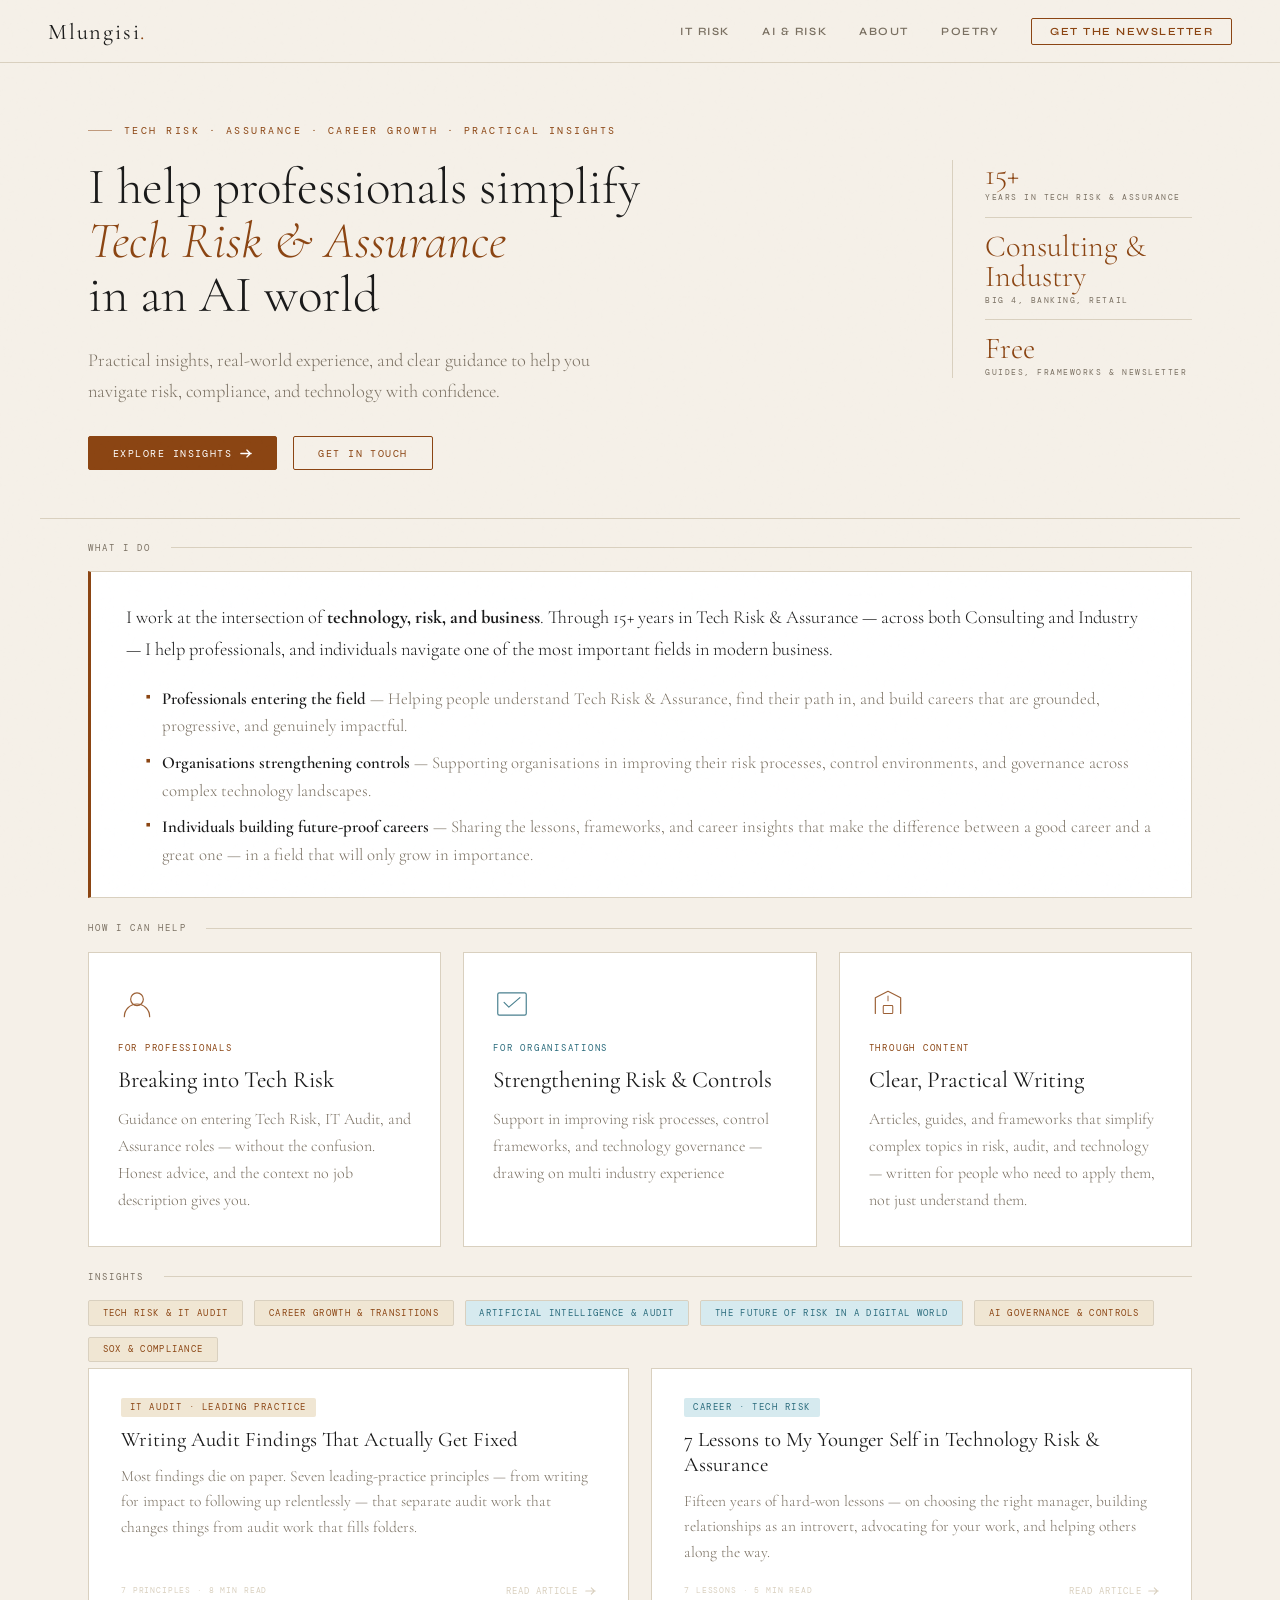
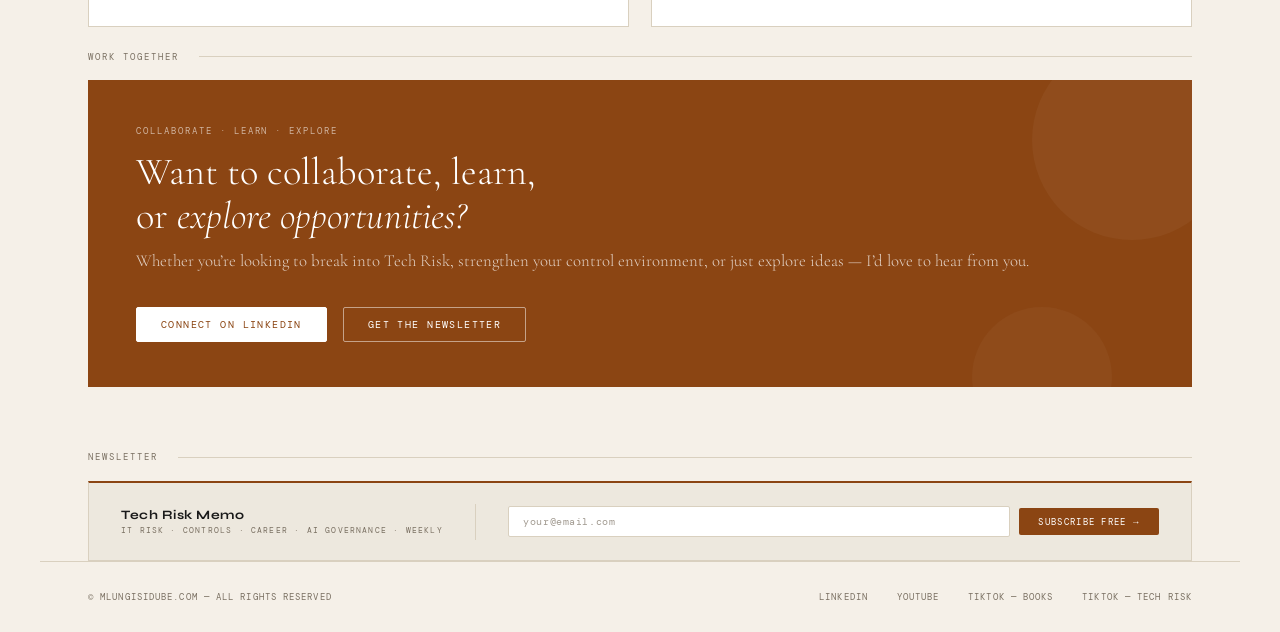
==== commit fcf09df4: "Update index.html" ====
--- a/index.html
+++ b/index.html
@@ -5,7 +5,7 @@
 <meta charset="UTF-8">
 <meta name="viewport" content="width=device-width, initial-scale=1.0">
 <title>Mlungisi Dube &mdash; Tech Risk &amp; Assurance</title>
-<meta name="description" content="I help professionals break into Tech Risk & Assurance and build high-impact careers. Practical insights, real-world experience, and clear guidance.">
+<meta name="description" content="I help professionals simplify Tech Risk & Assurance by providing Practical insights and clear guidance from real world experience.">
 <link rel="preconnect" href="https://fonts.googleapis.com">
 <link href="https://fonts.googleapis.com/css2?family=Cormorant+Garamond:ital,wght@0,300;0,400;0,600;1,300;1,400&family=DM+Mono:wght@300;400&family=Syne:wght@400;600;700;800&display=swap" rel="stylesheet">
 <style>
@@ -49,13 +49,6 @@
   .hero-stat-label{font-family:'DM Mono',monospace;font-size:.53rem;letter-spacing:.18em;text-transform:uppercase;color:var(--muted)}
   .hero-stat-div{height:1px;background:var(--border)}
 
-  /* CREDENTIAL STRIP */
-  .cred-strip{max-width:1200px;margin:0 auto;padding:0 3rem;display:flex;gap:0;border-bottom:1px solid var(--border);animation:fadeUp .6s .18s ease both;overflow-x:auto}
-  .cred-item{padding:1rem 1.8rem 1rem 0;display:flex;align-items:center;gap:.7rem;border-right:1px solid var(--border);flex-shrink:0}
-  .cred-item:first-child{padding-left:0}
-  .cred-item:last-child{border-right:none}
-  .cred-dot{width:5px;height:5px;border-radius:50%;background:var(--accent);flex-shrink:0;opacity:.5}
-  .cred-text{font-family:'DM Mono',monospace;font-size:.57rem;letter-spacing:.12em;text-transform:uppercase;color:var(--muted)}
 
   /* SECTION DIVIDER */
   .divider-row{display:flex;align-items:center;gap:1.2rem;padding:1.4rem 3rem 1.1rem;max-width:1200px;margin:0 auto}
@@ -222,7 +215,7 @@
   <div class="hero-eyebrow">Tech Risk &middot; Assurance &middot; Career Growth &middot; Practical Insights</div>
   <div class="hero-body">
     <div class="hero-left">
-      <h1>I help professionals break into<br><em>Tech Risk &amp; Assurance</em><br>and build high-impact careers.</h1>
+      <h1>I help professionals simplify<br><em>Tech Risk &amp; Assurance</em><br>in an AI world</h1>
       <p class="hero-sub">Practical insights, real-world experience, and clear guidance to help you navigate risk, compliance, and technology with confidence.</p>
       <div class="hero-ctas">
         <a href="it-risk-audit.html" class="btn-primary">
@@ -239,8 +232,8 @@
       </div>
       <div class="hero-stat-div"></div>
       <div class="hero-stat">
-        <span class="hero-stat-num">Big 4</span>
-        <span class="hero-stat-label">EY &amp; KPMG UK background</span>
+        <span class="hero-stat-num">Consulting &amp; Industry</span>
+        <span class="hero-stat-label">Big 4, Banking, Retail</span>
       </div>
       <div class="hero-stat-div"></div>
       <div class="hero-stat">
@@ -257,7 +250,7 @@
 
 <div class="what-i-do">
   <div class="wid-intro">
-    <p>I work at the intersection of <strong>technology, risk, and business</strong>. Through 15+ years in Tech Risk &amp; Assurance &mdash; across EY, KPMG UK, and NatWest Group &mdash; I help professionals, organisations, and individuals navigate one of the most important fields in modern business.</p>
+    <p>I work at the intersection of <strong>technology, risk, and business</strong>. Through 15+ years in Tech Risk &amp; Assurance &mdash; across both Consulting and Industry &mdash; I help professionals, and individuals navigate one of the most important fields in modern business.</p>
     <ul style="margin-top:1.2rem;padding-left:1.2rem;display:flex;flex-direction:column;gap:.55rem;list-style:none">
       <li style="display:flex;align-items:flex-start;gap:.75rem"><span style="color:var(--accent);font-size:.9rem;margin-top:.18rem;flex-shrink:0">&#9642;</span><span style="font-family:'Cormorant Garamond',serif;font-size:1.05rem;font-weight:300;line-height:1.65;color:var(--muted)"><strong style="font-weight:600;color:var(--text)">Professionals entering the field</strong> &mdash; Helping people understand Tech Risk &amp; Assurance, find their path in, and build careers that are grounded, progressive, and genuinely impactful.</span></li>
       <li style="display:flex;align-items:flex-start;gap:.75rem"><span style="color:var(--accent);font-size:.9rem;margin-top:.18rem;flex-shrink:0">&#9642;</span><span style="font-family:'Cormorant Garamond',serif;font-size:1.05rem;font-weight:300;line-height:1.65;color:var(--muted)"><strong style="font-weight:600;color:var(--text)">Organisations strengthening controls</strong> &mdash; Supporting organisations in improving their risk processes, control environments, and governance across complex technology landscapes.</span></li>
@@ -277,7 +270,7 @@
     </svg>
     <div class="help-tag">For Professionals</div>
     <div class="help-title">Breaking into Tech Risk</div>
-    <div class="help-desc">Guidance on entering Tech Risk, IT Audit, and Assurance roles &mdash; without the confusion. Clear roadmaps, honest advice, and the context no job description gives you.</div>
+    <div class="help-desc">Guidance on entering Tech Risk, IT Audit, and Assurance roles &mdash; without the confusion. Honest advice, and the context no job description gives you.</div>
   </div>
   <div class="help-card">
     <svg class="help-icon" viewBox="0 0 48 48" fill="none">
@@ -286,7 +279,7 @@
     </svg>
     <div class="help-tag">For Organisations</div>
     <div class="help-title">Strengthening Risk &amp; Controls</div>
-    <div class="help-desc">Support in improving risk processes, control frameworks, and technology governance &mdash; drawing on experience across Banking, Big 4, and multi-industry environments.</div>
+    <div class="help-desc">Support in improving risk processes, control frameworks, and technology governance &mdash; drawing on multi industry experience</div>
   </div>
   <div class="help-card">
     <svg class="help-icon" viewBox="0 0 48 48" fill="none">
@@ -307,7 +300,7 @@
   <div class="insight-pill-row">
     <span class="insight-pill">Tech Risk &amp; IT Audit</span>
     <span class="insight-pill">Career growth &amp; transitions</span>
-    <span class="insight-pill teal">Navigating corporate environments</span>
+    <span class="insight-pill teal">Artificial Intelligence &amp; Audit</span>
     <span class="insight-pill teal">The future of risk in a digital world</span>
     <span class="insight-pill">AI Governance &amp; Controls</span>
     <span class="insight-pill">SOx &amp; Compliance</span>
@@ -343,7 +336,7 @@
     <div class="final-cta-left">
       <div class="final-cta-tag">Collaborate &middot; Learn &middot; Explore</div>
       <div class="final-cta-heading">Want to collaborate, learn,<br>or <em>explore opportunities?</em></div>
-      <div class="final-cta-sub">Whether you&rsquo;re looking to break into Tech Risk, strengthen your organisation&rsquo;s control environment, or just explore ideas &mdash; I&rsquo;d love to hear from you.</div>
+      <div class="final-cta-sub">Whether you&rsquo;re looking to break into Tech Risk, strengthen your control environment, or just explore ideas &mdash; I&rsquo;d love to hear from you.</div>
     </div>
     <div class="final-cta-actions">
       <a href="https://www.linkedin.com/in/mlungisi-dube-11313a27/" target="_blank" rel="noopener" class="btn-white">Connect on LinkedIn</a>
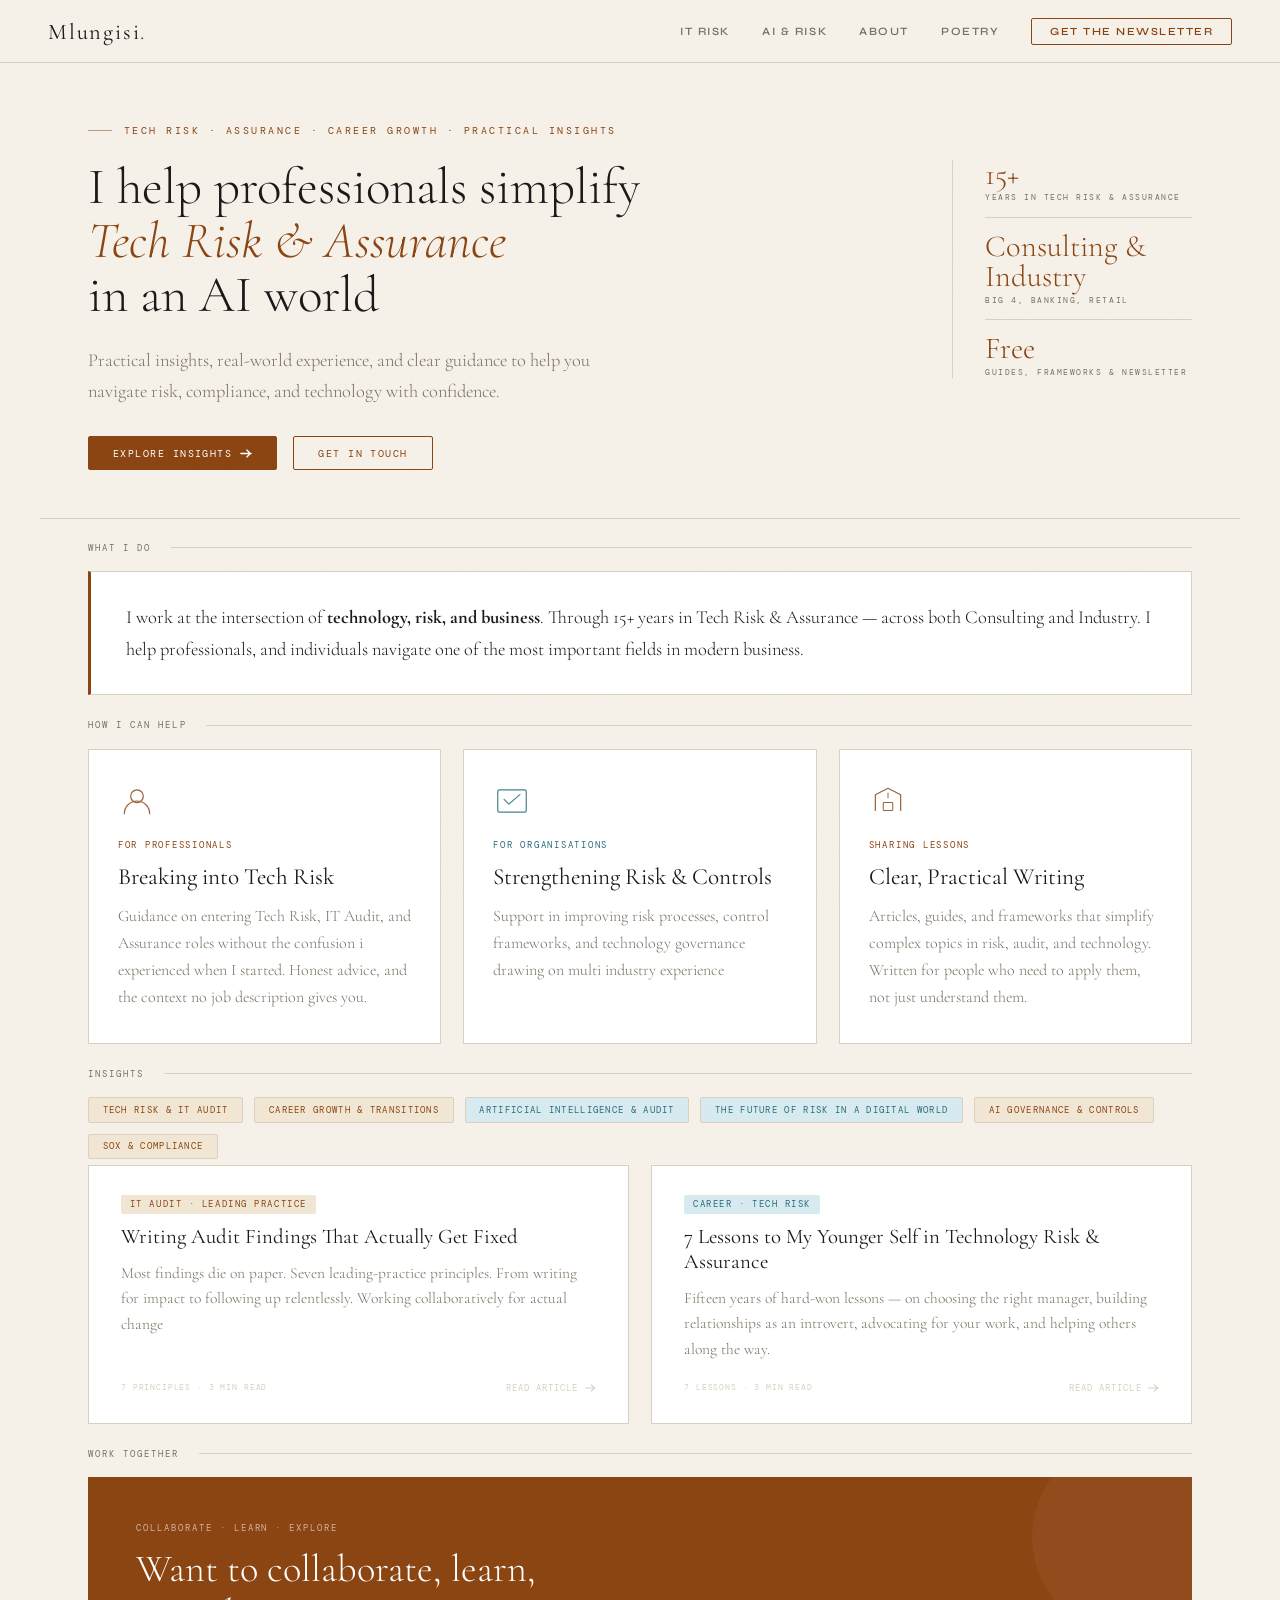
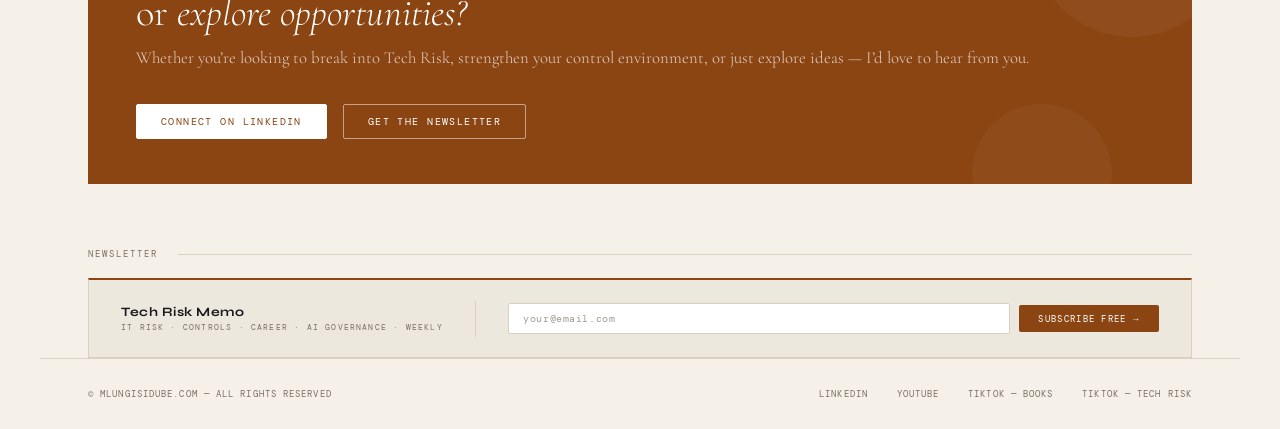
==== commit f6572e58: "Update index.html" ====
--- a/index.html
+++ b/index.html
@@ -250,12 +250,7 @@
 
 <div class="what-i-do">
   <div class="wid-intro">
-    <p>I work at the intersection of <strong>technology, risk, and business</strong>. Through 15+ years in Tech Risk &amp; Assurance &mdash; across both Consulting and Industry &mdash; I help professionals, and individuals navigate one of the most important fields in modern business.</p>
-    <ul style="margin-top:1.2rem;padding-left:1.2rem;display:flex;flex-direction:column;gap:.55rem;list-style:none">
-      <li style="display:flex;align-items:flex-start;gap:.75rem"><span style="color:var(--accent);font-size:.9rem;margin-top:.18rem;flex-shrink:0">&#9642;</span><span style="font-family:'Cormorant Garamond',serif;font-size:1.05rem;font-weight:300;line-height:1.65;color:var(--muted)"><strong style="font-weight:600;color:var(--text)">Professionals entering the field</strong> &mdash; Helping people understand Tech Risk &amp; Assurance, find their path in, and build careers that are grounded, progressive, and genuinely impactful.</span></li>
-      <li style="display:flex;align-items:flex-start;gap:.75rem"><span style="color:var(--accent);font-size:.9rem;margin-top:.18rem;flex-shrink:0">&#9642;</span><span style="font-family:'Cormorant Garamond',serif;font-size:1.05rem;font-weight:300;line-height:1.65;color:var(--muted)"><strong style="font-weight:600;color:var(--text)">Organisations strengthening controls</strong> &mdash; Supporting organisations in improving their risk processes, control environments, and governance across complex technology landscapes.</span></li>
-      <li style="display:flex;align-items:flex-start;gap:.75rem"><span style="color:var(--accent);font-size:.9rem;margin-top:.18rem;flex-shrink:0">&#9642;</span><span style="font-family:'Cormorant Garamond',serif;font-size:1.05rem;font-weight:300;line-height:1.65;color:var(--muted)"><strong style="font-weight:600;color:var(--text)">Individuals building future-proof careers</strong> &mdash; Sharing the lessons, frameworks, and career insights that make the difference between a good career and a great one &mdash; in a field that will only grow in importance.</span></li>
-    </ul>
+    <p>I work at the intersection of <strong>technology, risk, and business</strong>. Through 15+ years in Tech Risk &amp; Assurance &mdash; across both Consulting and Industry. I help professionals, and individuals navigate one of the most important fields in modern business.</p>
   </div>
 </div>
 
@@ -270,7 +265,7 @@
     </svg>
     <div class="help-tag">For Professionals</div>
     <div class="help-title">Breaking into Tech Risk</div>
-    <div class="help-desc">Guidance on entering Tech Risk, IT Audit, and Assurance roles &mdash; without the confusion. Honest advice, and the context no job description gives you.</div>
+    <div class="help-desc">Guidance on entering Tech Risk, IT Audit, and Assurance roles without the confusion i experienced when I started. Honest advice, and the context no job description gives you.</div>
   </div>
   <div class="help-card">
     <svg class="help-icon" viewBox="0 0 48 48" fill="none">
@@ -279,7 +274,7 @@
     </svg>
     <div class="help-tag">For Organisations</div>
     <div class="help-title">Strengthening Risk &amp; Controls</div>
-    <div class="help-desc">Support in improving risk processes, control frameworks, and technology governance &mdash; drawing on multi industry experience</div>
+    <div class="help-desc">Support in improving risk processes, control frameworks, and technology governance drawing on multi industry experience</div>
   </div>
   <div class="help-card">
     <svg class="help-icon" viewBox="0 0 48 48" fill="none">
@@ -287,9 +282,9 @@
       <rect x="18" y="26" width="12" height="10" rx="1" stroke="#8b4513" stroke-width="1.3" fill="none"/>
       <line x1="24" y1="14" x2="24" y2="20" stroke="#8b4513" stroke-width="1.2" stroke-linecap="round"/>
     </svg>
-    <div class="help-tag">Through Content</div>
+    <div class="help-tag">Sharing Lessons</div>
     <div class="help-title">Clear, Practical Writing</div>
-    <div class="help-desc">Articles, guides, and frameworks that simplify complex topics in risk, audit, and technology &mdash; written for people who need to apply them, not just understand them.</div>
+    <div class="help-desc">Articles, guides, and frameworks that simplify complex topics in risk, audit, and technology.  Written for people who need to apply them, not just understand them.</div>
   </div>
 </div>
 
@@ -311,9 +306,9 @@
   <a href="audit-findings.html" class="teaser">
     <span class="teaser-tag">IT Audit &middot; Leading Practice</span>
     <h3>Writing Audit Findings That Actually Get Fixed</h3>
-    <p>Most findings die on paper. Seven leading-practice principles &mdash; from writing for impact to following up relentlessly &mdash; that separate audit work that changes things from audit work that fills folders.</p>
+    <p>Most findings die on paper. Seven leading-practice principles. From writing for impact to following up relentlessly. Working collaboratively for actual change</p>
     <div class="teaser-footer">
-      <span class="teaser-meta">7 Principles &middot; 8 min read</span>
+      <span class="teaser-meta">7 Principles &middot; 3 min read</span>
       <span class="teaser-read">Read article <svg width="11" height="8" viewBox="0 0 14 10" fill="none"><path d="M1 5h12M8 1l4 4-4 4" stroke="currentColor" stroke-width="1.4" stroke-linecap="round" stroke-linejoin="round"/></svg></span>
     </div>
   </a>
@@ -322,7 +317,7 @@
     <h3>7 Lessons to My Younger Self in Technology Risk &amp; Assurance</h3>
     <p>Fifteen years of hard-won lessons &mdash; on choosing the right manager, building relationships as an introvert, advocating for your work, and helping others along the way.</p>
     <div class="teaser-footer">
-      <span class="teaser-meta">7 Lessons &middot; 5 min read</span>
+      <span class="teaser-meta">7 Lessons &middot; 3 min read</span>
       <span class="teaser-read">Read article <svg width="11" height="8" viewBox="0 0 14 10" fill="none"><path d="M1 5h12M8 1l4 4-4 4" stroke="currentColor" stroke-width="1.4" stroke-linecap="round" stroke-linejoin="round"/></svg></span>
     </div>
   </a>
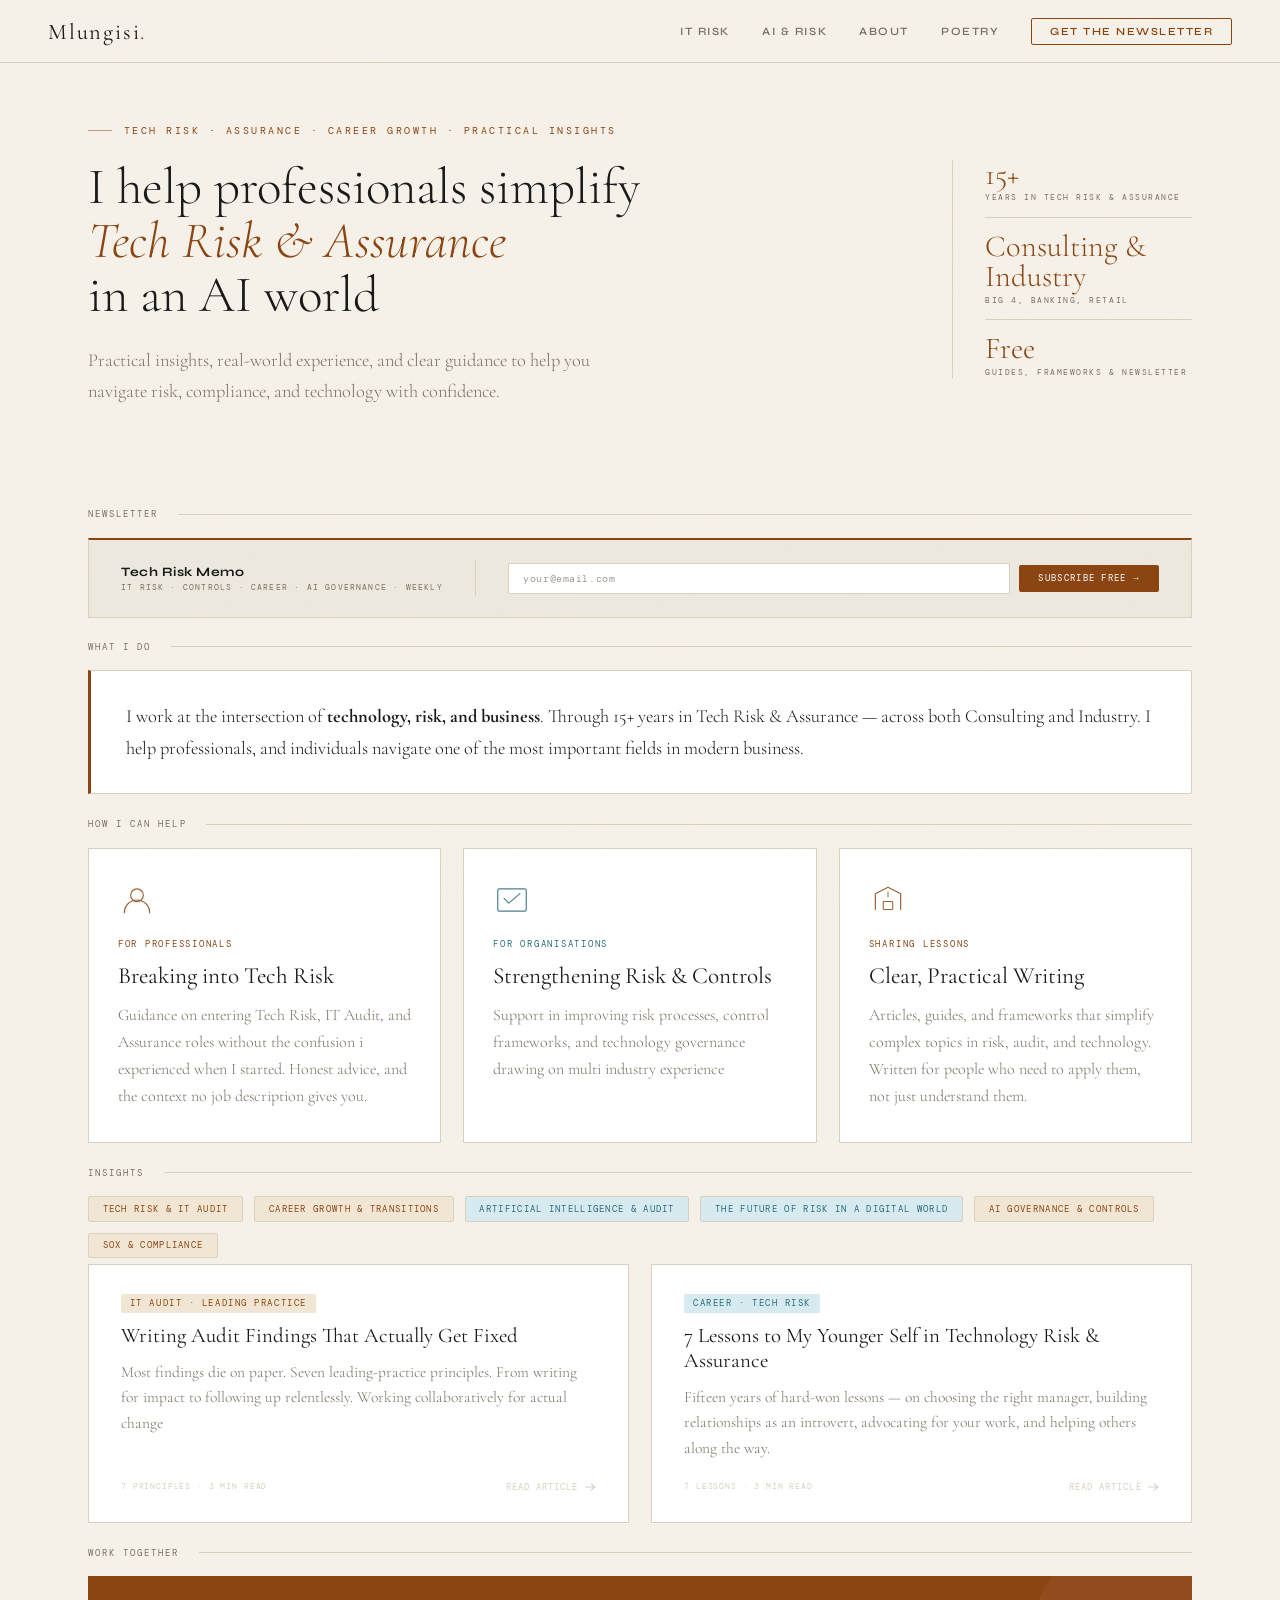
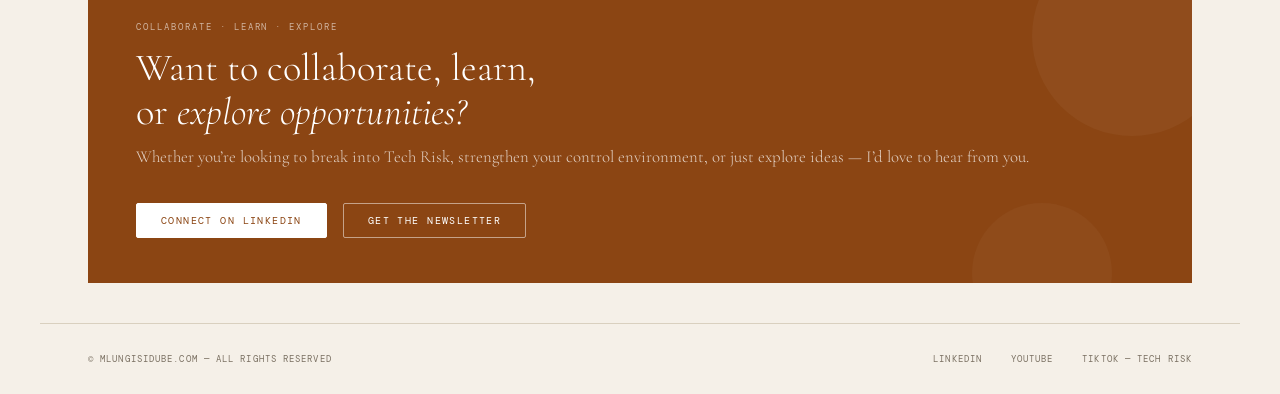
==== commit c78caeec: "Update index.html" ====
--- a/index.html
+++ b/index.html
@@ -1,3 +1,4 @@
+
 
 <!DOCTYPE html>
 <html lang="en">
@@ -30,7 +31,7 @@
   nav .cta:hover{background:var(--accent);color:#fff}
 
   /* HERO */
-  .hero{max-width:1200px;margin:0 auto;padding:3.8rem 3rem 3rem;border-bottom:1px solid var(--border);animation:fadeUp .6s .1s ease both}
+  .hero{max-width:1200px;margin:0 auto;padding:3.8rem 3rem 3rem;animation:fadeUp .6s .1s ease both}
   .hero-eyebrow{font-family:'DM Mono',monospace;font-size:.6rem;letter-spacing:.26em;text-transform:uppercase;color:var(--accent);display:flex;align-items:center;gap:.75rem;margin-bottom:1.4rem}
   .hero-eyebrow::before{content:'';height:1px;width:24px;background:var(--accent);opacity:.5;flex-shrink:0}
   .hero-body{display:flex;align-items:flex-start;justify-content:space-between;gap:4rem}
@@ -217,13 +218,7 @@
     <div class="hero-left">
       <h1>I help professionals simplify<br><em>Tech Risk &amp; Assurance</em><br>in an AI world</h1>
       <p class="hero-sub">Practical insights, real-world experience, and clear guidance to help you navigate risk, compliance, and technology with confidence.</p>
-      <div class="hero-ctas">
-        <a href="it-risk-audit.html" class="btn-primary">
-          Explore Insights
-          <svg width="12" height="9" viewBox="0 0 14 10" fill="none"><path d="M1 5h12M8 1l4 4-4 4" stroke="currentColor" stroke-width="1.5" stroke-linecap="round" stroke-linejoin="round"/></svg>
-        </a>
-        <a href="about.html#connect" class="btn-secondary">Get in Touch</a>
-      </div>
+
     </div>
     <div class="hero-right">
       <div class="hero-stat">
@@ -245,6 +240,23 @@
 </section>
 
 
+<!-- ══ NEWSLETTER ══ -->
+<div class="divider-row" id="newsletter" style="padding-top:1.5rem"><span>Newsletter</span></div>
+<div class="nl-strip">
+  <div class="nl-card">
+    <div>
+      <div class="nl-title">Tech Risk Memo</div>
+      <div class="nl-sub">IT Risk &middot; Controls &middot; Career &middot; AI Governance &middot; Weekly</div>
+    </div>
+    <div class="nl-div"></div>
+    <div class="nl-form">
+      <input type="email" class="nl-input" id="beehiiv-email" placeholder="your@email.com" autocomplete="email">
+      <button class="nl-btn" onclick="subscribeBeehiiv()">Subscribe Free &#x2192;</button>
+      <span class="nl-msg" id="beehiiv-msg">&#10003; Check your inbox</span>
+    </div>
+  </div>
+</div>
+
 <!-- ══ WHAT I DO ══ -->
 <div class="divider-row"><span>What I Do</span></div>
 
@@ -340,30 +352,12 @@
   </div>
 </div>
 
-<!-- ══ NEWSLETTER ══ -->
-<div class="divider-row" id="newsletter" style="padding-top:1.5rem"><span>Newsletter</span></div>
-<div class="nl-strip">
-  <div class="nl-card">
-    <div>
-      <div class="nl-title">Tech Risk Memo</div>
-      <div class="nl-sub">IT Risk &middot; Controls &middot; Career &middot; AI Governance &middot; Weekly</div>
-    </div>
-    <div class="nl-div"></div>
-    <div class="nl-form">
-      <input type="email" class="nl-input" id="beehiiv-email" placeholder="your@email.com" autocomplete="email">
-      <button class="nl-btn" onclick="subscribeBeehiiv()">Subscribe Free &#x2192;</button>
-      <span class="nl-msg" id="beehiiv-msg">&#10003; Check your inbox</span>
-    </div>
-  </div>
-</div>
-
 
 <footer>
   <p>&copy; Mlungisidube.com &mdash; All rights reserved</p>
   <div>
-    <a href="https://www.linkedin.com/in/mlungisi-dube-11313a27/">LinkedIn</a>
+    <a href="https://www.linkedin.com/in/mlungisidube/">LinkedIn</a>
     <a href="https://www.youtube.com/channel/UCtWi6vhFlPxaXe0EtfCEI8A">YouTube</a>
-    <a href="https://www.tiktok.com/@mlu_loves_books_and_history">TikTok &mdash; Books</a>
     <a href="https://www.tiktok.com/@tech.risk.with.mlu">TikTok &mdash; Tech Risk</a>
   </div>
 </footer>
